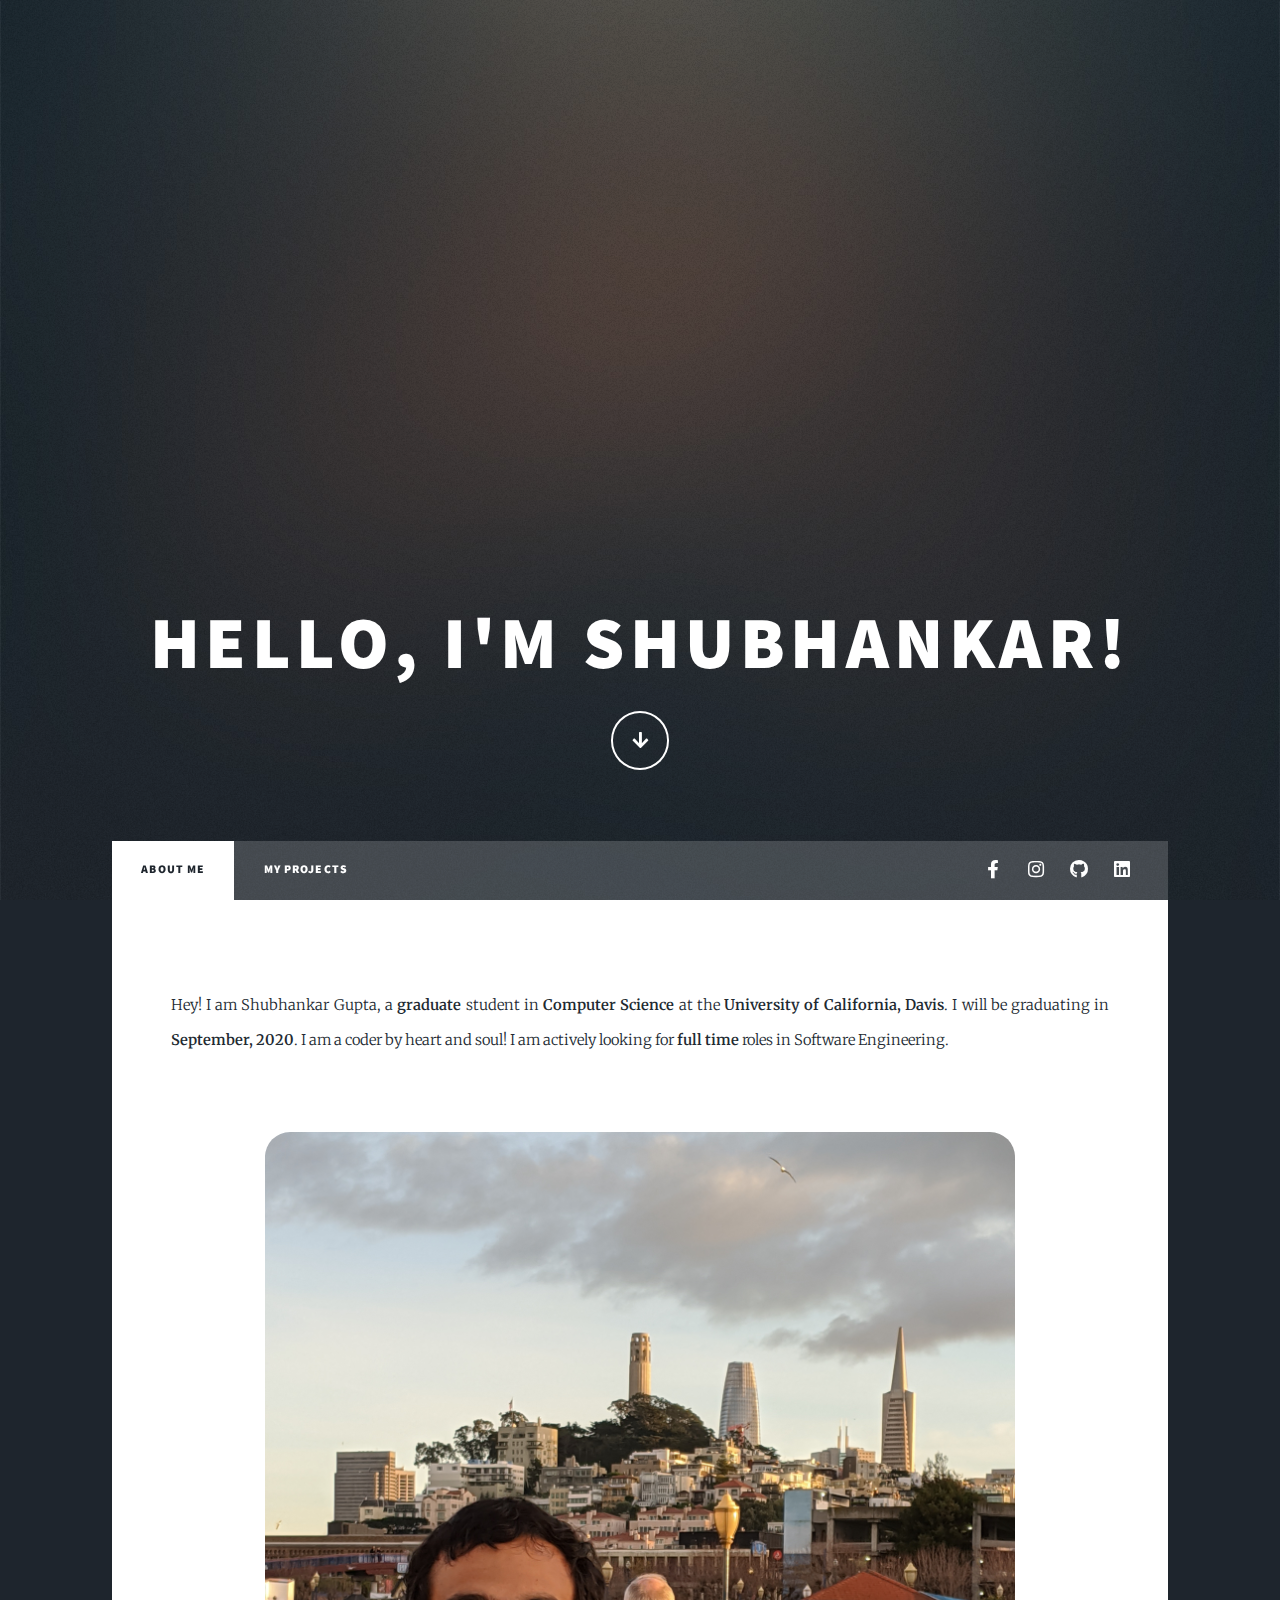
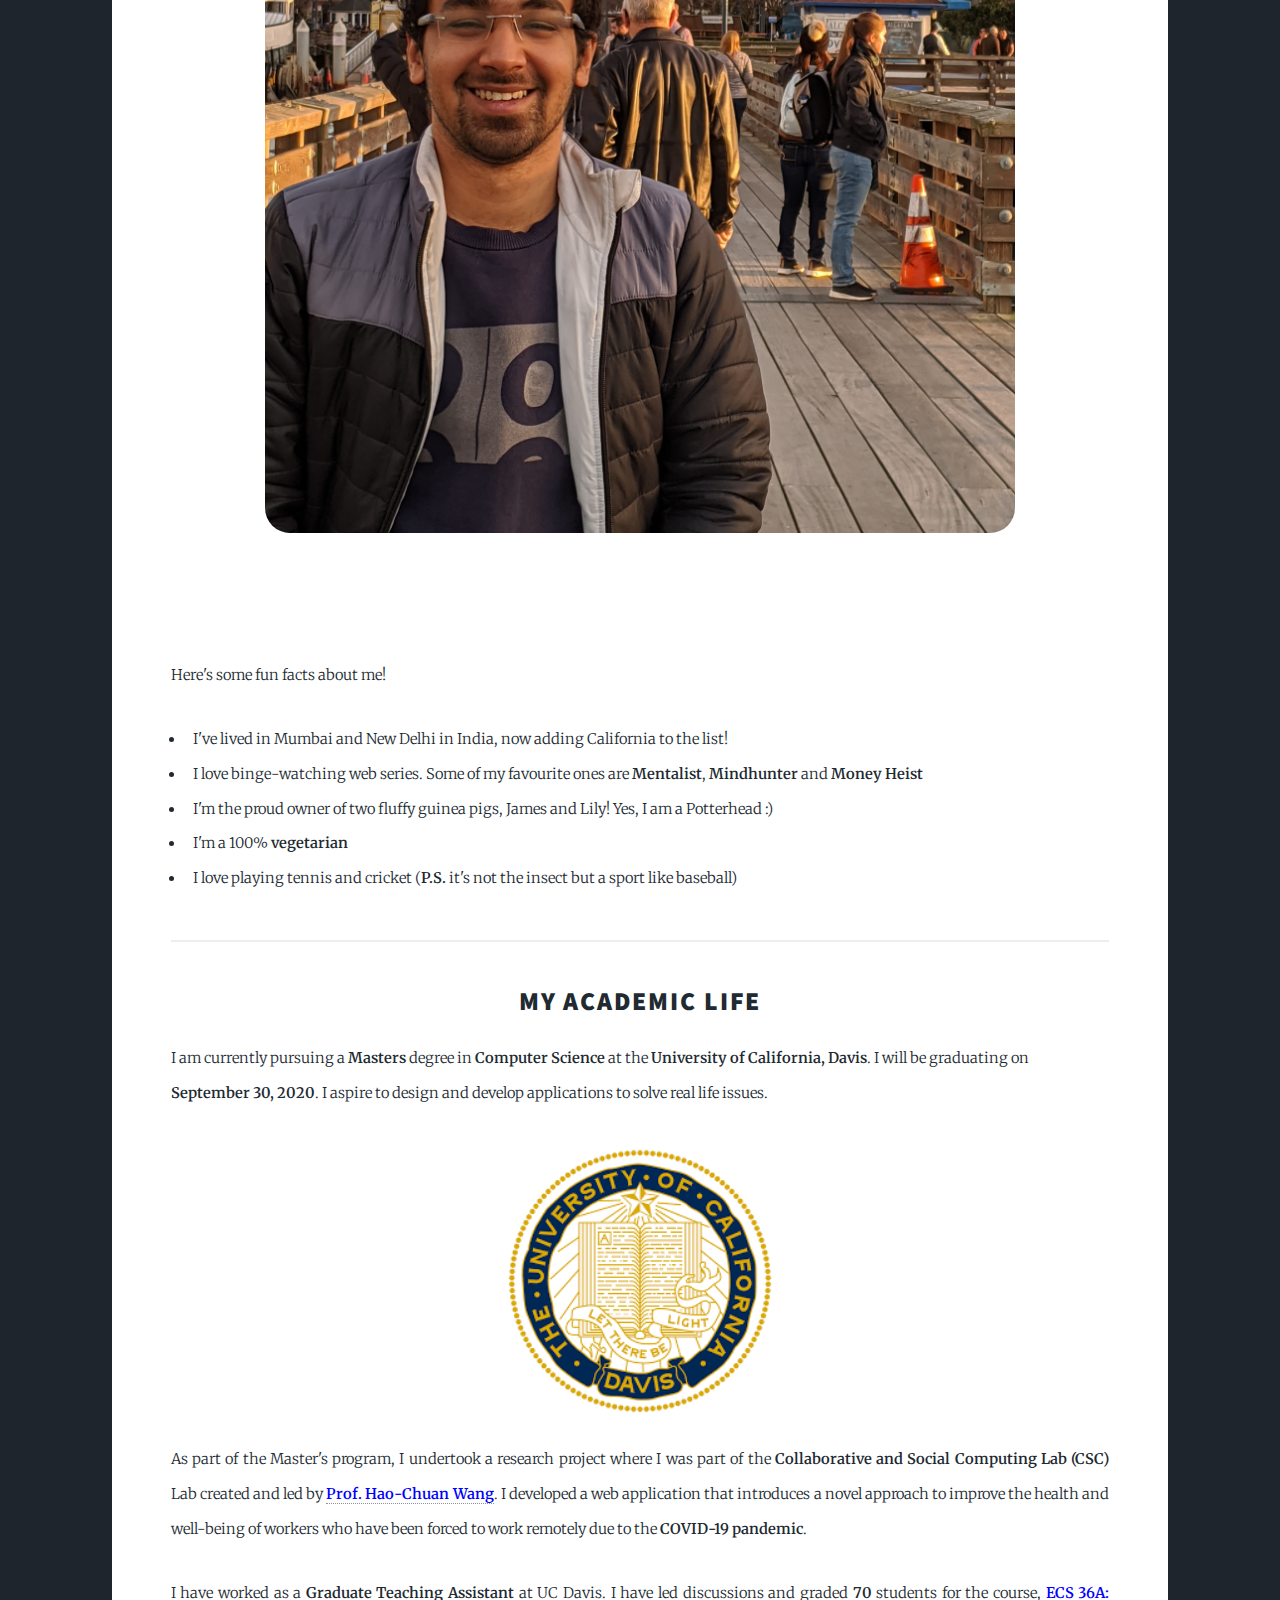
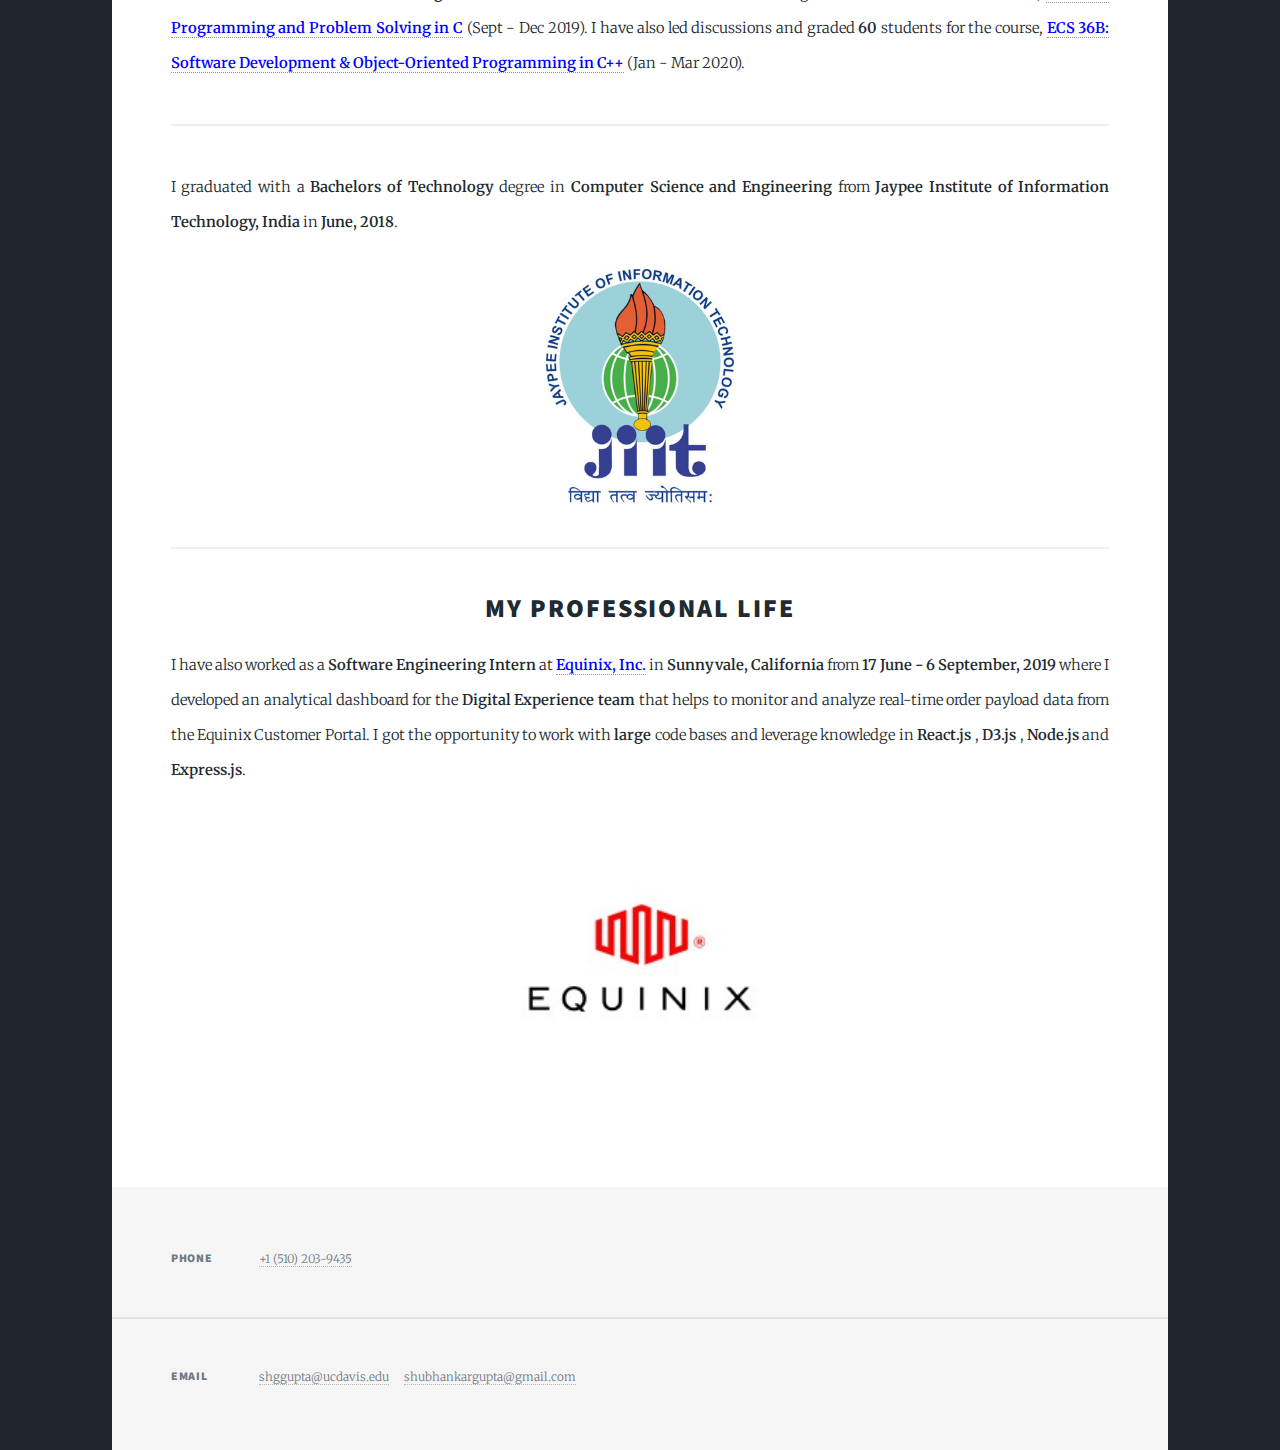
==== index.html @ 17cbdbb8 "Add files via upload" ====
<!DOCTYPE html>
<!--
	Massively by HTML5 UP
	html5up.net | @ajlkn
	Free for personal and commercial use under the CCA 3.0 license (html5up.net/license)
-->
<html>
  <head>
    <title>Generic Page - Massively by HTML5 UP</title>
    <meta charset="utf-8" />
    <meta
      name="viewport"
      content="width=device-width, initial-scale=1, user-scalable=no"
    />
    <link rel="stylesheet" href="assets/css/main.css" />
    <noscript
      ><link rel="stylesheet" href="assets/css/noscript.css"
	/></noscript>
	<style>
		.img-container {
		  text-align: center;
		  margin: 10px auto 20px;
	display: block;
	border-radius: 25px;
		}

		.a {
            text-align: center; 
        }
	  </style>
  </head>
  <body class="is-preload">
    <!-- Wrapper -->
    <div id="wrapper">
	  <!-- Header -->
	  <!-- Intro -->
      <div id="intro">
        <h1>Hello, I'm Shubhankar!</h1>
        <ul class="actions">
          <li>
            <a
              href="#header"
              class="button icon solid solo fa-arrow-down scrolly"
              >Continue</a
            >
          </li>
        </ul>
      </div>

      

      <!-- Nav -->
      <nav id="nav">
        <ul class="links">
			<li class="active"><a href="index.html">About Me</a></li>
			<li ><a href="generic.html">My Projects</a></li>
        </ul>
        <ul class="icons">
			<li>
				<a
				  href="https://www.facebook.com/shubhankargupta96"
				  class="icon brands fa-facebook-f"
				  ><span class="label">Facebook</span></a
				>
			  </li>
			  <li>
				<a
				  href="https://www.instagram.com/shubhankargupta96/?hl=en"
				  class="icon brands fa-instagram"
				  ><span class="label">Instagram</span></a
				>
			  </li>
			  <li>
				<a
				  href="https://github.com/shubhankargupta"
				  class="icon brands fa-github"
				  ><span class="label">GitHub</span></a
				>
			  </li>
			  <li>
				<a
				  href="https://www.linkedin.com/in/shubhankar-gupta-851a54127"
				  class="icon brands fa-linkedin"
				  ><span class="label">LinkedIn</span></a
				>
			  </li>
        </ul>
      </nav>

      <!-- Main -->
      <div id="main">
        <!-- Post -->
        <section class="post">
          <!-- <header class="major">
            <h1>
              This is a<br />
              Generic Page
            </h1>
            <p>
              Aenean ornare velit lacus varius enim ullamcorper proin aliquam<br />
              facilisis ante sed etiam magna interdum congue. Lorem ipsum
              dolor<br />
              amet nullam sed etiam veroeros.
            </p>
		  </header>  -->
		  <p>
			Hey! I am Shubhankar Gupta, a <b>graduate</b> student in
            <b>Computer Science</b> at the
            <b>University of California, Davis</b>. I will be graduating in
			<b>September, 2020</b>. I am a coder by heart and soul! I am actively looking for <b>full time</b> roles in Software Engineering.
			</p>
			<br>
          <div><img src="images/dp.jpg" alt="" width="80%" height="60%" class="img-container"/></div>
		 <br>
		 <p>
			<br>
			<br>
			Here's some fun facts about me!
			<ul>
				<li>I've lived in Mumbai and New Delhi in India, now adding California to the list!</li>
				<li>I love binge-watching web series. Some of my favourite ones are <b>Mentalist</b>, <b>Mindhunter</b> and <b>Money Heist</b></li>
				<li>I'm the proud owner of two fluffy guinea pigs, James and Lily! Yes, I am a Potterhead :)</li>
				<li>I'm a 100% <b>vegetarian</b> </li>
				<li>I love playing tennis and cricket (<b>P.S.</b> it's not the insect but a sport like baseball) </li>
			  </ul>  
		  </p>
		  <hr>
		  <p>
			<h2 class="a"> My Academic Life </h2>
            I am currently pursuing a <b>Masters</b> degree in
            <b>Computer Science</b> at the
            <b>University of California, Davis</b>. I will be graduating on
            <b>September 30, 2020</b>. I aspire to design and develop
            applications to solve real life issues.
		  </p>
		  <div><a href="https://www.ucdavis.edu/majors/computer-science/"><img src="images/davis.png"  alt="" width="30%" height="30%" class="img-container"/></a></div>
          <p>
            As part of the Master's program, I undertook a research project
            where I was part of the
            <b>Collaborative and Social Computing Lab (CSC) </b>
            Lab created and led by
            <b
              ><a href="http://www.haochuanwang.info/" style="color:blue"
                >Prof. Hao-Chuan Wang</a
              ></b
            >. I developed a web application that introduces a novel approach to
            improve the health and well-being of workers who have been
            forced to work remotely due to the <b>COVID-19 pandemic</b>.
		  </p>
		  <p>
			  I have worked as a <b>Graduate Teaching Assistant</b> at UC Davis. I have led discussions and graded <b>70</b> students for the course, <b><a href="https://cs.ucdavis.edu/schedules-classes/ecs-36a-programming-and-problem-solving" style="color:blue">ECS 36A: Programming and Problem Solving in C</a></b> (Sept - Dec 2019).
			  I have also led discussions and graded <b>60</b> students for the course, <b><a href="https://cs.ucdavis.edu/schedules-classes/ecs-036b-software-development-object-oriented-programming-c" style="color:blue">ECS 36B: Software Development & Object-Oriented Programming in C++</a></b> (Jan - Mar 2020).
				 
		  </p>
		  <hr>
		  

          <p>
            I graduated with a <b>Bachelors of Technology</b> degree in
            <b>Computer Science and Engineering</b> from
            <b>Jaypee Institute of Information Technology, India</b> in
            <b> June, 2018</b>.
		  </p>
		  <div><a href="http://www.jiit.ac.in/"><img src="images/jaypee.png"  alt="" width="20%" height="20%" class="img-container"/></a></div>
		   <hr>
		   <h2 class="a"> My Professional Life </h2>
          <p>
            I have also worked as a <b>Software Engineering Intern</b> at
            <b><a href="https://www.equinix.com/" style="color:blue">Equinix, Inc.</a></b> in
            <b>Sunnyvale, California</b> from <b> 17 June -  6 September, 2019</b> where
            I developed an analytical dashboard for the <b>Digital Experience team</b>
            that helps to monitor and analyze real-time order payload data from the Equinix
            Customer Portal. I got the opportunity to work with <b>large</b> code bases and leverage
            knowledge in <b>React.js </b>, <b>D3.js </b>, <b>Node.js</b> and
			<b>Express.js</b>.
			<div><a href="https://www.equinix.com/"><img src="images/equinix.jpeg"  alt="" width="30%" height="30%" class="img-container"/></a></div>
		  
          </p>
          
        </section>
      </div>

      <!-- Footer -->
      <footer id="footer">
        <section class="split contact">
          <section>
            <h3>Phone</h3>
            <p><a href="#">+1 (510) 203-9435</a></p>
          </section>
          <section>
            <h3>Email</h3>
            <p><a href="#">shggupta@ucdavis.edu</a>  &nbsp; &nbsp;                   <a href="#" >shubhankargupta@gmail.com</a></p>
          </section>
          
      </footer>

      <!-- Copyright -->
      
    </div>

    <!-- Scripts -->
    <script src="assets/js/jquery.min.js"></script>
    <script src="assets/js/jquery.scrollex.min.js"></script>
    <script src="assets/js/jquery.scrolly.min.js"></script>
    <script src="assets/js/browser.min.js"></script>
    <script src="assets/js/breakpoints.min.js"></script>
    <script src="assets/js/util.js"></script>
    <script src="assets/js/main.js"></script>
  </body>
</html>
---- assets/css/main.css ----
@import url(fontawesome-all.min.css);
@import url("https://fonts.googleapis.com/css?family=Merriweather:300,700,300italic,700italic|Source+Sans+Pro:900");

html,
body,
div,
span,
applet,
object,
iframe,
h1,
h2,
h3,
h4,
h5,
h6,
p,
blockquote,
pre,
a,
abbr,
acronym,
address,
big,
cite,
code,
del,
dfn,
em,
img,
ins,
kbd,
q,
s,
samp,
small,
strike,
strong,
sub,
sup,
tt,
var,
b,
u,
i,
center,
dl,
dt,
dd,
ol,
ul,
li,
fieldset,
form,
label,
legend,
table,
caption,
tbody,
tfoot,
thead,
tr,
th,
td,
article,
aside,
canvas,
details,
embed,
figure,
figcaption,
footer,
header,
hgroup,
menu,
nav,
output,
ruby,
section,
summary,
time,
mark,
audio,
video {
  margin: 0;
  padding: 0;
  border: 0;
  font-size: 100%;
  font: inherit;
  vertical-align: baseline;
}

article,
aside,
details,
figcaption,
figure,
footer,
header,
hgroup,
menu,
nav,
section {
  display: block;
}

body {
  line-height: 1;
}

ol,
ul {
  list-style: none;
}

blockquote,
q {
  quotes: none;
}

blockquote:before,
blockquote:after,
q:before,
q:after {
  content: "";
  content: none;
}

table {
  border-collapse: collapse;
  border-spacing: 0;
}

body {
  -webkit-text-size-adjust: none;
}

mark {
  background-color: transparent;
  color: inherit;
}

input::-moz-focus-inner {
  border: 0;
  padding: 0;
}

input,
select,
textarea {
  -moz-appearance: none;
  -webkit-appearance: none;
  -ms-appearance: none;
  appearance: none;
}

/* Basic */

@-ms-viewport {
  width: device-width;
}

body {
  -ms-overflow-style: scrollbar;
}

@media screen and (max-width: 480px) {
  html,
  body {
    min-width: 320px;
  }
}

html {
  box-sizing: border-box;
}

*,
*:before,
*:after {
  box-sizing: inherit;
}

body {
  background-color: #1e252d;
}

body.is-preload *,
body.is-preload *:before,
body.is-preload *:after {
  -moz-animation: none !important;
  -webkit-animation: none !important;
  -ms-animation: none !important;
  animation: none !important;
  -moz-transition: none !important;
  -webkit-transition: none !important;
  -ms-transition: none !important;
  transition: none !important;
}

/* Type */

html {
  font-size: 16pt;
}

@media screen and (max-width: 1680px) {
  html {
    font-size: 12pt;
  }
}

@media screen and (max-width: 1280px) {
  html {
    font-size: 11pt;
  }
}

@media screen and (max-width: 360px) {
  html {
    font-size: 10pt;
  }
}

body {
  color: #212931;
}

body,
input,
select,
textarea {
  font-family: "Merriweather", Georgia, serif;
  font-weight: 300;
  font-size: 1rem;
  line-height: 2.375;
}

a {
  -moz-transition: color 0.2s ease-in-out, background-color 0.2s ease-in-out,
    border-color 0.2s ease-in-out, box-shadow 0.2s ease-in-out;
  -webkit-transition: color 0.2s ease-in-out, background-color 0.2s ease-in-out,
    border-color 0.2s ease-in-out, box-shadow 0.2s ease-in-out;
  -ms-transition: color 0.2s ease-in-out, background-color 0.2s ease-in-out,
    border-color 0.2s ease-in-out, box-shadow 0.2s ease-in-out;
  transition: color 0.2s ease-in-out, background-color 0.2s ease-in-out,
    border-color 0.2s ease-in-out, box-shadow 0.2s ease-in-out;
  border-bottom: dotted 1px;
  text-decoration: none;
}

a:hover {
  border-bottom-color: transparent;
}

strong,
b {
  font-weight: 600;
}

em,
i {
  font-style: italic;
}

p {
  text-align: justify;
  margin: 0 0 2rem 0;
}

h1,
h2,
h3,
h4,
h5,
h6 {
  font-family: "Source Sans Pro", Helvetica, sans-serif;
  font-weight: 900;
  line-height: 1.5;
  letter-spacing: 0.075em;
  text-transform: uppercase;
  margin: 0 0 1rem 0;
}

h1 a,
h2 a,
h3 a,
h4 a,
h5 a,
h6 a {
  border-bottom: 0;
  color: inherit;
  text-decoration: none;
}

h1 {
  font-size: 4rem;
  line-height: 1.1;
  margin: 0 0 2rem 0;
}

h2 {
  font-size: 1.75rem;
  line-height: 1.3;
  margin: 0 0 1.5rem 0;
}

h3 {
  font-size: 1.25rem;
  margin: 0 0 1.5rem 0;
}

h4 {
  font-size: 1rem;
}

h5 {
  font-size: 0.9rem;
}

h6 {
  font-size: 0.8rem;
}

sub {
  font-size: 0.8rem;
  position: relative;
  top: 0.5rem;
}

sup {
  font-size: 0.8rem;
  position: relative;
  top: -0.5rem;
}

blockquote {
  border-left: solid 4px;
  font-style: italic;
  margin: 0 0 2rem 0;
  padding: 0.5rem 0 0.5rem 2rem;
}

code {
  border: solid 2px;
  font-family: "Courier New", monospace;
  font-size: 0.9rem;
  margin: 0 0.25rem;
  padding: 0.25rem 0.65rem;
}

pre {
  -webkit-overflow-scrolling: touch;
  font-family: "Courier New", monospace;
  font-size: 0.9rem;
  margin: 0 0 2rem 0;
}

pre code {
  display: block;
  line-height: 1.75;
  padding: 1rem 1.5rem;
  overflow-x: auto;
}

hr {
  border: 0;
  border-bottom: solid 2px;
  margin: 3rem 0;
}

hr.major {
  margin: 5rem 0;
}

.align-left {
  text-align: left;
}

.align-center {
  text-align: center;
}

.align-right {
  text-align: right;
}

input,
select,
textarea {
  color: #212931;
}

a {
  color: #212931;
  border-bottom-color: rgba(33, 41, 49, 0.5);
}

a:hover {
  border-bottom-color: transparent;
  color: #18bfef !important;
}

strong,
b {
  color: #212931;
}

h1,
h2,
h3,
h4,
h5,
h6 {
  color: #212931;
}

blockquote {
  border-left-color: #eeeeee;
}

code {
  background: rgba(220, 220, 220, 0.25);
  border-color: #eeeeee;
}

hr {
  border-bottom-color: #eeeeee;
}

/* Row */

.row {
  display: flex;
  flex-wrap: wrap;
  box-sizing: border-box;
  align-items: stretch;
}

.row > * {
  box-sizing: border-box;
}

.row.gtr-uniform > * > :last-child {
  margin-bottom: 0;
}

.row.aln-left {
  justify-content: flex-start;
}

.row.aln-center {
  justify-content: center;
}

.row.aln-right {
  justify-content: flex-end;
}

.row.aln-top {
  align-items: flex-start;
}

.row.aln-middle {
  align-items: center;
}

.row.aln-bottom {
  align-items: flex-end;
}

.row > .imp {
  order: -1;
}

.row > .col-1 {
  width: 8.33333%;
}

.row > .off-1 {
  margin-left: 8.33333%;
}

.row > .col-2 {
  width: 16.66667%;
}

.row > .off-2 {
  margin-left: 16.66667%;
}

.row > .col-3 {
  width: 25%;
}

.row > .off-3 {
  margin-left: 25%;
}

.row > .col-4 {
  width: 33.33333%;
}

.row > .off-4 {
  margin-left: 33.33333%;
}

.row > .col-5 {
  width: 41.66667%;
}

.row > .off-5 {
  margin-left: 41.66667%;
}

.row > .col-6 {
  width: 50%;
}

.row > .off-6 {
  margin-left: 50%;
}

.row > .col-7 {
  width: 58.33333%;
}

.row > .off-7 {
  margin-left: 58.33333%;
}

.row > .col-8 {
  width: 66.66667%;
}

.row > .off-8 {
  margin-left: 66.66667%;
}

.row > .col-9 {
  width: 75%;
}

.row > .off-9 {
  margin-left: 75%;
}

.row > .col-10 {
  width: 83.33333%;
}

.row > .off-10 {
  margin-left: 83.33333%;
}

.row > .col-11 {
  width: 91.66667%;
}

.row > .off-11 {
  margin-left: 91.66667%;
}

.row > .col-12 {
  width: 100%;
}

.row > .off-12 {
  margin-left: 100%;
}

.row.gtr-0 {
  margin-top: 0;
  margin-left: 0rem;
}

.row.gtr-0 > * {
  padding: 0 0 0 0rem;
}

.row.gtr-0.gtr-uniform {
  margin-top: 0rem;
}

.row.gtr-0.gtr-uniform > * {
  padding-top: 0rem;
}

.row.gtr-25 {
  margin-top: 0;
  margin-left: -0.375rem;
}

.row.gtr-25 > * {
  padding: 0 0 0 0.375rem;
}

.row.gtr-25.gtr-uniform {
  margin-top: -0.375rem;
}

.row.gtr-25.gtr-uniform > * {
  padding-top: 0.375rem;
}

.row.gtr-50 {
  margin-top: 0;
  margin-left: -0.75rem;
}

.row.gtr-50 > * {
  padding: 0 0 0 0.75rem;
}

.row.gtr-50.gtr-uniform {
  margin-top: -0.75rem;
}

.row.gtr-50.gtr-uniform > * {
  padding-top: 0.75rem;
}

.row {
  margin-top: 0;
  margin-left: -1.5rem;
}

.row > * {
  padding: 0 0 0 1.5rem;
}

.row.gtr-uniform {
  margin-top: -1.5rem;
}

.row.gtr-uniform > * {
  padding-top: 1.5rem;
}

.row.gtr-150 {
  margin-top: 0;
  margin-left: -2.25rem;
}

.row.gtr-150 > * {
  padding: 0 0 0 2.25rem;
}

.row.gtr-150.gtr-uniform {
  margin-top: -2.25rem;
}

.row.gtr-150.gtr-uniform > * {
  padding-top: 2.25rem;
}

.row.gtr-200 {
  margin-top: 0;
  margin-left: -3rem;
}

.row.gtr-200 > * {
  padding: 0 0 0 3rem;
}

.row.gtr-200.gtr-uniform {
  margin-top: -3rem;
}

.row.gtr-200.gtr-uniform > * {
  padding-top: 3rem;
}

@media screen and (max-width: 1680px) {
  .row {
    display: flex;
    flex-wrap: wrap;
    box-sizing: border-box;
    align-items: stretch;
  }

  .row > * {
    box-sizing: border-box;
  }

  .row.gtr-uniform > * > :last-child {
    margin-bottom: 0;
  }

  .row.aln-left {
    justify-content: flex-start;
  }

  .row.aln-center {
    justify-content: center;
  }

  .row.aln-right {
    justify-content: flex-end;
  }

  .row.aln-top {
    align-items: flex-start;
  }

  .row.aln-middle {
    align-items: center;
  }

  .row.aln-bottom {
    align-items: flex-end;
  }

  .row > .imp-xlarge {
    order: -1;
  }

  .row > .col-1-xlarge {
    width: 8.33333%;
  }

  .row > .off-1-xlarge {
    margin-left: 8.33333%;
  }

  .row > .col-2-xlarge {
    width: 16.66667%;
  }

  .row > .off-2-xlarge {
    margin-left: 16.66667%;
  }

  .row > .col-3-xlarge {
    width: 25%;
  }

  .row > .off-3-xlarge {
    margin-left: 25%;
  }

  .row > .col-4-xlarge {
    width: 33.33333%;
  }

  .row > .off-4-xlarge {
    margin-left: 33.33333%;
  }

  .row > .col-5-xlarge {
    width: 41.66667%;
  }

  .row > .off-5-xlarge {
    margin-left: 41.66667%;
  }

  .row > .col-6-xlarge {
    width: 50%;
  }

  .row > .off-6-xlarge {
    margin-left: 50%;
  }

  .row > .col-7-xlarge {
    width: 58.33333%;
  }

  .row > .off-7-xlarge {
    margin-left: 58.33333%;
  }

  .row > .col-8-xlarge {
    width: 66.66667%;
  }

  .row > .off-8-xlarge {
    margin-left: 66.66667%;
  }

  .row > .col-9-xlarge {
    width: 75%;
  }

  .row > .off-9-xlarge {
    margin-left: 75%;
  }

  .row > .col-10-xlarge {
    width: 83.33333%;
  }

  .row > .off-10-xlarge {
    margin-left: 83.33333%;
  }

  .row > .col-11-xlarge {
    width: 91.66667%;
  }

  .row > .off-11-xlarge {
    margin-left: 91.66667%;
  }

  .row > .col-12-xlarge {
    width: 100%;
  }

  .row > .off-12-xlarge {
    margin-left: 100%;
  }

  .row.gtr-0 {
    margin-top: 0;
    margin-left: 0rem;
  }

  .row.gtr-0 > * {
    padding: 0 0 0 0rem;
  }

  .row.gtr-0.gtr-uniform {
    margin-top: 0rem;
  }

  .row.gtr-0.gtr-uniform > * {
    padding-top: 0rem;
  }

  .row.gtr-25 {
    margin-top: 0;
    margin-left: -0.375rem;
  }

  .row.gtr-25 > * {
    padding: 0 0 0 0.375rem;
  }

  .row.gtr-25.gtr-uniform {
    margin-top: -0.375rem;
  }

  .row.gtr-25.gtr-uniform > * {
    padding-top: 0.375rem;
  }

  .row.gtr-50 {
    margin-top: 0;
    margin-left: -0.75rem;
  }

  .row.gtr-50 > * {
    padding: 0 0 0 0.75rem;
  }

  .row.gtr-50.gtr-uniform {
    margin-top: -0.75rem;
  }

  .row.gtr-50.gtr-uniform > * {
    padding-top: 0.75rem;
  }

  .row {
    margin-top: 0;
    margin-left: -1.5rem;
  }

  .row > * {
    padding: 0 0 0 1.5rem;
  }

  .row.gtr-uniform {
    margin-top: -1.5rem;
  }

  .row.gtr-uniform > * {
    padding-top: 1.5rem;
  }

  .row.gtr-150 {
    margin-top: 0;
    margin-left: -2.25rem;
  }

  .row.gtr-150 > * {
    padding: 0 0 0 2.25rem;
  }

  .row.gtr-150.gtr-uniform {
    margin-top: -2.25rem;
  }

  .row.gtr-150.gtr-uniform > * {
    padding-top: 2.25rem;
  }

  .row.gtr-200 {
    margin-top: 0;
    margin-left: -3rem;
  }

  .row.gtr-200 > * {
    padding: 0 0 0 3rem;
  }

  .row.gtr-200.gtr-uniform {
    margin-top: -3rem;
  }

  .row.gtr-200.gtr-uniform > * {
    padding-top: 3rem;
  }
}

@media screen and (max-width: 1280px) {
  .row {
    display: flex;
    flex-wrap: wrap;
    box-sizing: border-box;
    align-items: stretch;
  }

  .row > * {
    box-sizing: border-box;
  }

  .row.gtr-uniform > * > :last-child {
    margin-bottom: 0;
  }

  .row.aln-left {
    justify-content: flex-start;
  }

  .row.aln-center {
    justify-content: center;
  }

  .row.aln-right {
    justify-content: flex-end;
  }

  .row.aln-top {
    align-items: flex-start;
  }

  .row.aln-middle {
    align-items: center;
  }

  .row.aln-bottom {
    align-items: flex-end;
  }

  .row > .imp-large {
    order: -1;
  }

  .row > .col-1-large {
    width: 8.33333%;
  }

  .row > .off-1-large {
    margin-left: 8.33333%;
  }

  .row > .col-2-large {
    width: 16.66667%;
  }

  .row > .off-2-large {
    margin-left: 16.66667%;
  }

  .row > .col-3-large {
    width: 25%;
  }

  .row > .off-3-large {
    margin-left: 25%;
  }

  .row > .col-4-large {
    width: 33.33333%;
  }

  .row > .off-4-large {
    margin-left: 33.33333%;
  }

  .row > .col-5-large {
    width: 41.66667%;
  }

  .row > .off-5-large {
    margin-left: 41.66667%;
  }

  .row > .col-6-large {
    width: 50%;
  }

  .row > .off-6-large {
    margin-left: 50%;
  }

  .row > .col-7-large {
    width: 58.33333%;
  }

  .row > .off-7-large {
    margin-left: 58.33333%;
  }

  .row > .col-8-large {
    width: 66.66667%;
  }

  .row > .off-8-large {
    margin-left: 66.66667%;
  }

  .row > .col-9-large {
    width: 75%;
  }

  .row > .off-9-large {
    margin-left: 75%;
  }

  .row > .col-10-large {
    width: 83.33333%;
  }

  .row > .off-10-large {
    margin-left: 83.33333%;
  }

  .row > .col-11-large {
    width: 91.66667%;
  }

  .row > .off-11-large {
    margin-left: 91.66667%;
  }

  .row > .col-12-large {
    width: 100%;
  }

  .row > .off-12-large {
    margin-left: 100%;
  }

  .row.gtr-0 {
    margin-top: 0;
    margin-left: 0rem;
  }

  .row.gtr-0 > * {
    padding: 0 0 0 0rem;
  }

  .row.gtr-0.gtr-uniform {
    margin-top: 0rem;
  }

  .row.gtr-0.gtr-uniform > * {
    padding-top: 0rem;
  }

  .row.gtr-25 {
    margin-top: 0;
    margin-left: -0.375rem;
  }

  .row.gtr-25 > * {
    padding: 0 0 0 0.375rem;
  }

  .row.gtr-25.gtr-uniform {
    margin-top: -0.375rem;
  }

  .row.gtr-25.gtr-uniform > * {
    padding-top: 0.375rem;
  }

  .row.gtr-50 {
    margin-top: 0;
    margin-left: -0.75rem;
  }

  .row.gtr-50 > * {
    padding: 0 0 0 0.75rem;
  }

  .row.gtr-50.gtr-uniform {
    margin-top: -0.75rem;
  }

  .row.gtr-50.gtr-uniform > * {
    padding-top: 0.75rem;
  }

  .row {
    margin-top: 0;
    margin-left: -1.5rem;
  }

  .row > * {
    padding: 0 0 0 1.5rem;
  }

  .row.gtr-uniform {
    margin-top: -1.5rem;
  }

  .row.gtr-uniform > * {
    padding-top: 1.5rem;
  }

  .row.gtr-150 {
    margin-top: 0;
    margin-left: -2.25rem;
  }

  .row.gtr-150 > * {
    padding: 0 0 0 2.25rem;
  }

  .row.gtr-150.gtr-uniform {
    margin-top: -2.25rem;
  }

  .row.gtr-150.gtr-uniform > * {
    padding-top: 2.25rem;
  }

  .row.gtr-200 {
    margin-top: 0;
    margin-left: -3rem;
  }

  .row.gtr-200 > * {
    padding: 0 0 0 3rem;
  }

  .row.gtr-200.gtr-uniform {
    margin-top: -3rem;
  }

  .row.gtr-200.gtr-uniform > * {
    padding-top: 3rem;
  }
}

@media screen and (max-width: 980px) {
  .row {
    display: flex;
    flex-wrap: wrap;
    box-sizing: border-box;
    align-items: stretch;
  }

  .row > * {
    box-sizing: border-box;
  }

  .row.gtr-uniform > * > :last-child {
    margin-bottom: 0;
  }

  .row.aln-left {
    justify-content: flex-start;
  }

  .row.aln-center {
    justify-content: center;
  }

  .row.aln-right {
    justify-content: flex-end;
  }

  .row.aln-top {
    align-items: flex-start;
  }

  .row.aln-middle {
    align-items: center;
  }

  .row.aln-bottom {
    align-items: flex-end;
  }

  .row > .imp-medium {
    order: -1;
  }

  .row > .col-1-medium {
    width: 8.33333%;
  }

  .row > .off-1-medium {
    margin-left: 8.33333%;
  }

  .row > .col-2-medium {
    width: 16.66667%;
  }

  .row > .off-2-medium {
    margin-left: 16.66667%;
  }

  .row > .col-3-medium {
    width: 25%;
  }

  .row > .off-3-medium {
    margin-left: 25%;
  }

  .row > .col-4-medium {
    width: 33.33333%;
  }

  .row > .off-4-medium {
    margin-left: 33.33333%;
  }

  .row > .col-5-medium {
    width: 41.66667%;
  }

  .row > .off-5-medium {
    margin-left: 41.66667%;
  }

  .row > .col-6-medium {
    width: 50%;
  }

  .row > .off-6-medium {
    margin-left: 50%;
  }

  .row > .col-7-medium {
    width: 58.33333%;
  }

  .row > .off-7-medium {
    margin-left: 58.33333%;
  }

  .row > .col-8-medium {
    width: 66.66667%;
  }

  .row > .off-8-medium {
    margin-left: 66.66667%;
  }

  .row > .col-9-medium {
    width: 75%;
  }

  .row > .off-9-medium {
    margin-left: 75%;
  }

  .row > .col-10-medium {
    width: 83.33333%;
  }

  .row > .off-10-medium {
    margin-left: 83.33333%;
  }

  .row > .col-11-medium {
    width: 91.66667%;
  }

  .row > .off-11-medium {
    margin-left: 91.66667%;
  }

  .row > .col-12-medium {
    width: 100%;
  }

  .row > .off-12-medium {
    margin-left: 100%;
  }

  .row.gtr-0 {
    margin-top: 0;
    margin-left: 0rem;
  }

  .row.gtr-0 > * {
    padding: 0 0 0 0rem;
  }

  .row.gtr-0.gtr-uniform {
    margin-top: 0rem;
  }

  .row.gtr-0.gtr-uniform > * {
    padding-top: 0rem;
  }

  .row.gtr-25 {
    margin-top: 0;
    margin-left: -0.375rem;
  }

  .row.gtr-25 > * {
    padding: 0 0 0 0.375rem;
  }

  .row.gtr-25.gtr-uniform {
    margin-top: -0.375rem;
  }

  .row.gtr-25.gtr-uniform > * {
    padding-top: 0.375rem;
  }

  .row.gtr-50 {
    margin-top: 0;
    margin-left: -0.75rem;
  }

  .row.gtr-50 > * {
    padding: 0 0 0 0.75rem;
  }

  .row.gtr-50.gtr-uniform {
    margin-top: -0.75rem;
  }

  .row.gtr-50.gtr-uniform > * {
    padding-top: 0.75rem;
  }

  .row {
    margin-top: 0;
    margin-left: -1.5rem;
  }

  .row > * {
    padding: 0 0 0 1.5rem;
  }

  .row.gtr-uniform {
    margin-top: -1.5rem;
  }

  .row.gtr-uniform > * {
    padding-top: 1.5rem;
  }

  .row.gtr-150 {
    margin-top: 0;
    margin-left: -2.25rem;
  }

  .row.gtr-150 > * {
    padding: 0 0 0 2.25rem;
  }

  .row.gtr-150.gtr-uniform {
    margin-top: -2.25rem;
  }

  .row.gtr-150.gtr-uniform > * {
    padding-top: 2.25rem;
  }

  .row.gtr-200 {
    margin-top: 0;
    margin-left: -3rem;
  }

  .row.gtr-200 > * {
    padding: 0 0 0 3rem;
  }

  .row.gtr-200.gtr-uniform {
    margin-top: -3rem;
  }

  .row.gtr-200.gtr-uniform > * {
    padding-top: 3rem;
  }
}

@media screen and (max-width: 736px) {
  .row {
    display: flex;
    flex-wrap: wrap;
    box-sizing: border-box;
    align-items: stretch;
  }

  .row > * {
    box-sizing: border-box;
  }

  .row.gtr-uniform > * > :last-child {
    margin-bottom: 0;
  }

  .row.aln-left {
    justify-content: flex-start;
  }

  .row.aln-center {
    justify-content: center;
  }

  .row.aln-right {
    justify-content: flex-end;
  }

  .row.aln-top {
    align-items: flex-start;
  }

  .row.aln-middle {
    align-items: center;
  }

  .row.aln-bottom {
    align-items: flex-end;
  }

  .row > .imp-small {
    order: -1;
  }

  .row > .col-1-small {
    width: 8.33333%;
  }

  .row > .off-1-small {
    margin-left: 8.33333%;
  }

  .row > .col-2-small {
    width: 16.66667%;
  }

  .row > .off-2-small {
    margin-left: 16.66667%;
  }

  .row > .col-3-small {
    width: 25%;
  }

  .row > .off-3-small {
    margin-left: 25%;
  }

  .row > .col-4-small {
    width: 33.33333%;
  }

  .row > .off-4-small {
    margin-left: 33.33333%;
  }

  .row > .col-5-small {
    width: 41.66667%;
  }

  .row > .off-5-small {
    margin-left: 41.66667%;
  }

  .row > .col-6-small {
    width: 50%;
  }

  .row > .off-6-small {
    margin-left: 50%;
  }

  .row > .col-7-small {
    width: 58.33333%;
  }

  .row > .off-7-small {
    margin-left: 58.33333%;
  }

  .row > .col-8-small {
    width: 66.66667%;
  }

  .row > .off-8-small {
    margin-left: 66.66667%;
  }

  .row > .col-9-small {
    width: 75%;
  }

  .row > .off-9-small {
    margin-left: 75%;
  }

  .row > .col-10-small {
    width: 83.33333%;
  }

  .row > .off-10-small {
    margin-left: 83.33333%;
  }

  .row > .col-11-small {
    width: 91.66667%;
  }

  .row > .off-11-small {
    margin-left: 91.66667%;
  }

  .row > .col-12-small {
    width: 100%;
  }

  .row > .off-12-small {
    margin-left: 100%;
  }

  .row.gtr-0 {
    margin-top: 0;
    margin-left: 0rem;
  }

  .row.gtr-0 > * {
    padding: 0 0 0 0rem;
  }

  .row.gtr-0.gtr-uniform {
    margin-top: 0rem;
  }

  .row.gtr-0.gtr-uniform > * {
    padding-top: 0rem;
  }

  .row.gtr-25 {
    margin-top: 0;
    margin-left: -0.375rem;
  }

  .row.gtr-25 > * {
    padding: 0 0 0 0.375rem;
  }

  .row.gtr-25.gtr-uniform {
    margin-top: -0.375rem;
  }

  .row.gtr-25.gtr-uniform > * {
    padding-top: 0.375rem;
  }

  .row.gtr-50 {
    margin-top: 0;
    margin-left: -0.75rem;
  }

  .row.gtr-50 > * {
    padding: 0 0 0 0.75rem;
  }

  .row.gtr-50.gtr-uniform {
    margin-top: -0.75rem;
  }

  .row.gtr-50.gtr-uniform > * {
    padding-top: 0.75rem;
  }

  .row {
    margin-top: 0;
    margin-left: -1.5rem;
  }

  .row > * {
    padding: 0 0 0 1.5rem;
  }

  .row.gtr-uniform {
    margin-top: -1.5rem;
  }

  .row.gtr-uniform > * {
    padding-top: 1.5rem;
  }

  .row.gtr-150 {
    margin-top: 0;
    margin-left: -2.25rem;
  }

  .row.gtr-150 > * {
    padding: 0 0 0 2.25rem;
  }

  .row.gtr-150.gtr-uniform {
    margin-top: -2.25rem;
  }

  .row.gtr-150.gtr-uniform > * {
    padding-top: 2.25rem;
  }

  .row.gtr-200 {
    margin-top: 0;
    margin-left: -3rem;
  }

  .row.gtr-200 > * {
    padding: 0 0 0 3rem;
  }

  .row.gtr-200.gtr-uniform {
    margin-top: -3rem;
  }

  .row.gtr-200.gtr-uniform > * {
    padding-top: 3rem;
  }
}

@media screen and (max-width: 480px) {
  .row {
    display: flex;
    flex-wrap: wrap;
    box-sizing: border-box;
    align-items: stretch;
  }

  .row > * {
    box-sizing: border-box;
  }

  .row.gtr-uniform > * > :last-child {
    margin-bottom: 0;
  }

  .row.aln-left {
    justify-content: flex-start;
  }

  .row.aln-center {
    justify-content: center;
  }

  .row.aln-right {
    justify-content: flex-end;
  }

  .row.aln-top {
    align-items: flex-start;
  }

  .row.aln-middle {
    align-items: center;
  }

  .row.aln-bottom {
    align-items: flex-end;
  }

  .row > .imp-xsmall {
    order: -1;
  }

  .row > .col-1-xsmall {
    width: 8.33333%;
  }

  .row > .off-1-xsmall {
    margin-left: 8.33333%;
  }

  .row > .col-2-xsmall {
    width: 16.66667%;
  }

  .row > .off-2-xsmall {
    margin-left: 16.66667%;
  }

  .row > .col-3-xsmall {
    width: 25%;
  }

  .row > .off-3-xsmall {
    margin-left: 25%;
  }

  .row > .col-4-xsmall {
    width: 33.33333%;
  }

  .row > .off-4-xsmall {
    margin-left: 33.33333%;
  }

  .row > .col-5-xsmall {
    width: 41.66667%;
  }

  .row > .off-5-xsmall {
    margin-left: 41.66667%;
  }

  .row > .col-6-xsmall {
    width: 50%;
  }

  .row > .off-6-xsmall {
    margin-left: 50%;
  }

  .row > .col-7-xsmall {
    width: 58.33333%;
  }

  .row > .off-7-xsmall {
    margin-left: 58.33333%;
  }

  .row > .col-8-xsmall {
    width: 66.66667%;
  }

  .row > .off-8-xsmall {
    margin-left: 66.66667%;
  }

  .row > .col-9-xsmall {
    width: 75%;
  }

  .row > .off-9-xsmall {
    margin-left: 75%;
  }

  .row > .col-10-xsmall {
    width: 83.33333%;
  }

  .row > .off-10-xsmall {
    margin-left: 83.33333%;
  }

  .row > .col-11-xsmall {
    width: 91.66667%;
  }

  .row > .off-11-xsmall {
    margin-left: 91.66667%;
  }

  .row > .col-12-xsmall {
    width: 100%;
  }

  .row > .off-12-xsmall {
    margin-left: 100%;
  }

  .row.gtr-0 {
    margin-top: 0;
    margin-left: 0rem;
  }

  .row.gtr-0 > * {
    padding: 0 0 0 0rem;
  }

  .row.gtr-0.gtr-uniform {
    margin-top: 0rem;
  }

  .row.gtr-0.gtr-uniform > * {
    padding-top: 0rem;
  }

  .row.gtr-25 {
    margin-top: 0;
    margin-left: -0.375rem;
  }

  .row.gtr-25 > * {
    padding: 0 0 0 0.375rem;
  }

  .row.gtr-25.gtr-uniform {
    margin-top: -0.375rem;
  }

  .row.gtr-25.gtr-uniform > * {
    padding-top: 0.375rem;
  }

  .row.gtr-50 {
    margin-top: 0;
    margin-left: -0.75rem;
  }

  .row.gtr-50 > * {
    padding: 0 0 0 0.75rem;
  }

  .row.gtr-50.gtr-uniform {
    margin-top: -0.75rem;
  }

  .row.gtr-50.gtr-uniform > * {
    padding-top: 0.75rem;
  }

  .row {
    margin-top: 0;
    margin-left: -1.5rem;
  }

  .row > * {
    padding: 0 0 0 1.5rem;
  }

  .row.gtr-uniform {
    margin-top: -1.5rem;
  }

  .row.gtr-uniform > * {
    padding-top: 1.5rem;
  }

  .row.gtr-150 {
    margin-top: 0;
    margin-left: -2.25rem;
  }

  .row.gtr-150 > * {
    padding: 0 0 0 2.25rem;
  }

  .row.gtr-150.gtr-uniform {
    margin-top: -2.25rem;
  }

  .row.gtr-150.gtr-uniform > * {
    padding-top: 2.25rem;
  }

  .row.gtr-200 {
    margin-top: 0;
    margin-left: -3rem;
  }

  .row.gtr-200 > * {
    padding: 0 0 0 3rem;
  }

  .row.gtr-200.gtr-uniform {
    margin-top: -3rem;
  }

  .row.gtr-200.gtr-uniform > * {
    padding-top: 3rem;
  }
}

@media screen and (max-width: 360px) {
  .row {
    display: flex;
    flex-wrap: wrap;
    box-sizing: border-box;
    align-items: stretch;
  }

  .row > * {
    box-sizing: border-box;
  }

  .row.gtr-uniform > * > :last-child {
    margin-bottom: 0;
  }

  .row.aln-left {
    justify-content: flex-start;
  }

  .row.aln-center {
    justify-content: center;
  }

  .row.aln-right {
    justify-content: flex-end;
  }

  .row.aln-top {
    align-items: flex-start;
  }

  .row.aln-middle {
    align-items: center;
  }

  .row.aln-bottom {
    align-items: flex-end;
  }

  .row > .imp-xxsmall {
    order: -1;
  }

  .row > .col-1-xxsmall {
    width: 8.33333%;
  }

  .row > .off-1-xxsmall {
    margin-left: 8.33333%;
  }

  .row > .col-2-xxsmall {
    width: 16.66667%;
  }

  .row > .off-2-xxsmall {
    margin-left: 16.66667%;
  }

  .row > .col-3-xxsmall {
    width: 25%;
  }

  .row > .off-3-xxsmall {
    margin-left: 25%;
  }

  .row > .col-4-xxsmall {
    width: 33.33333%;
  }

  .row > .off-4-xxsmall {
    margin-left: 33.33333%;
  }

  .row > .col-5-xxsmall {
    width: 41.66667%;
  }

  .row > .off-5-xxsmall {
    margin-left: 41.66667%;
  }

  .row > .col-6-xxsmall {
    width: 50%;
  }

  .row > .off-6-xxsmall {
    margin-left: 50%;
  }

  .row > .col-7-xxsmall {
    width: 58.33333%;
  }

  .row > .off-7-xxsmall {
    margin-left: 58.33333%;
  }

  .row > .col-8-xxsmall {
    width: 66.66667%;
  }

  .row > .off-8-xxsmall {
    margin-left: 66.66667%;
  }

  .row > .col-9-xxsmall {
    width: 75%;
  }

  .row > .off-9-xxsmall {
    margin-left: 75%;
  }

  .row > .col-10-xxsmall {
    width: 83.33333%;
  }

  .row > .off-10-xxsmall {
    margin-left: 83.33333%;
  }

  .row > .col-11-xxsmall {
    width: 91.66667%;
  }

  .row > .off-11-xxsmall {
    margin-left: 91.66667%;
  }

  .row > .col-12-xxsmall {
    width: 100%;
  }

  .row > .off-12-xxsmall {
    margin-left: 100%;
  }

  .row.gtr-0 {
    margin-top: 0;
    margin-left: 0rem;
  }

  .row.gtr-0 > * {
    padding: 0 0 0 0rem;
  }

  .row.gtr-0.gtr-uniform {
    margin-top: 0rem;
  }

  .row.gtr-0.gtr-uniform > * {
    padding-top: 0rem;
  }

  .row.gtr-25 {
    margin-top: 0;
    margin-left: -0.375rem;
  }

  .row.gtr-25 > * {
    padding: 0 0 0 0.375rem;
  }

  .row.gtr-25.gtr-uniform {
    margin-top: -0.375rem;
  }

  .row.gtr-25.gtr-uniform > * {
    padding-top: 0.375rem;
  }

  .row.gtr-50 {
    margin-top: 0;
    margin-left: -0.75rem;
  }

  .row.gtr-50 > * {
    padding: 0 0 0 0.75rem;
  }

  .row.gtr-50.gtr-uniform {
    margin-top: -0.75rem;
  }

  .row.gtr-50.gtr-uniform > * {
    padding-top: 0.75rem;
  }

  .row {
    margin-top: 0;
    margin-left: -1.5rem;
  }

  .row > * {
    padding: 0 0 0 1.5rem;
  }

  .row.gtr-uniform {
    margin-top: -1.5rem;
  }

  .row.gtr-uniform > * {
    padding-top: 1.5rem;
  }

  .row.gtr-150 {
    margin-top: 0;
    margin-left: -2.25rem;
  }

  .row.gtr-150 > * {
    padding: 0 0 0 2.25rem;
  }

  .row.gtr-150.gtr-uniform {
    margin-top: -2.25rem;
  }

  .row.gtr-150.gtr-uniform > * {
    padding-top: 2.25rem;
  }

  .row.gtr-200 {
    margin-top: 0;
    margin-left: -3rem;
  }

  .row.gtr-200 > * {
    padding: 0 0 0 3rem;
  }

  .row.gtr-200.gtr-uniform {
    margin-top: -3rem;
  }

  .row.gtr-200.gtr-uniform > * {
    padding-top: 3rem;
  }
}

/* Box */

.box {
  border: solid 2px;
  margin-bottom: 2rem;
  padding: 1.5rem;
}

.box > :last-child,
.box > :last-child > :last-child,
.box > :last-child > :last-child > :last-child {
  margin-bottom: 0;
}

.box.alt {
  border: 0;
  border-radius: 0;
  padding: 0;
}

.box {
  border-color: #eeeeee;
}

/* Button */

input[type="submit"],
input[type="reset"],
input[type="button"],
button,
.button {
  -moz-appearance: none;
  -webkit-appearance: none;
  -ms-appearance: none;
  appearance: none;
  -moz-transition: background-color 0.2s ease-in-out,
    box-shadow 0.2s ease-in-out, color 0.2s ease-in-out;
  -webkit-transition: background-color 0.2s ease-in-out,
    box-shadow 0.2s ease-in-out, color 0.2s ease-in-out;
  -ms-transition: background-color 0.2s ease-in-out, box-shadow 0.2s ease-in-out,
    color 0.2s ease-in-out;
  transition: background-color 0.2s ease-in-out, box-shadow 0.2s ease-in-out,
    color 0.2s ease-in-out;
  border: 0;
  border-radius: 0;
  cursor: pointer;
  display: inline-block;
  font-family: "Source Sans Pro", Helvetica, sans-serif;
  font-size: 0.8rem;
  font-weight: 900;
  letter-spacing: 0.075em;
  height: 3rem;
  line-height: 3rem;
  padding: 0 2rem;
  text-align: center;
  text-decoration: none;
  text-transform: uppercase;
  white-space: nowrap;
}

input[type="submit"].icon:before,
input[type="reset"].icon:before,
input[type="button"].icon:before,
button.icon:before,
.button.icon:before {
  margin-right: 0.5rem;
}

input[type="submit"].icon.solo,
input[type="reset"].icon.solo,
input[type="button"].icon.solo,
button.icon.solo,
.button.icon.solo {
  position: relative;
  width: 4rem;
  height: 4rem;
  line-height: 4rem;
  border-radius: 4rem;
  text-indent: 4rem;
  overflow: hidden;
  padding: 0;
  white-space: nowrap;
}

input[type="submit"].icon.solo:before,
input[type="reset"].icon.solo:before,
input[type="button"].icon.solo:before,
button.icon.solo:before,
.button.icon.solo:before {
  position: absolute;
  display: block;
  top: 0;
  left: 0;
  width: inherit;
  height: inherit;
  line-height: inherit;
  font-size: 1.25rem;
  margin-right: 0;
  text-align: center;
  text-indent: 0;
}

input[type="submit"].fit,
input[type="reset"].fit,
input[type="button"].fit,
button.fit,
.button.fit {
  width: 100%;
}

input[type="submit"].small,
input[type="reset"].small,
input[type="button"].small,
button.small,
.button.small {
  font-size: 0.7rem;
  height: 2.5rem;
  line-height: 2.5rem;
  padding: 0 1.5rem;
}

input[type="submit"].large,
input[type="reset"].large,
input[type="button"].large,
button.large,
.button.large {
  font-size: 0.9rem;
  height: 3.5rem;
  line-height: 3.5rem;
  padding: 0 2.75rem;
}

@media screen and (max-width: 980px) {
  input[type="submit"],
  input[type="reset"],
  input[type="button"],
  button,
  .button {
    font-size: 0.9rem;
    height: 3.25rem;
    line-height: 3.25rem;
  }

  input[type="submit"].large,
  input[type="reset"].large,
  input[type="button"].large,
  button.large,
  .button.large {
    font-size: 1rem;
    height: 3.75rem;
    line-height: 3.75rem;
  }
}

input[type="submit"].disabled,
input[type="submit"]:disabled,
input[type="reset"].disabled,
input[type="reset"]:disabled,
input[type="button"].disabled,
input[type="button"]:disabled,
button.disabled,
button:disabled,
.button.disabled,
.button:disabled {
  pointer-events: none;
  opacity: 0.25;
}

input[type="submit"],
input[type="reset"],
input[type="button"],
button,
.button {
  background-color: transparent;
  box-shadow: inset 0 0 0 2px #212931;
  color: #212931 !important;
}

input[type="submit"]:hover,
input[type="reset"]:hover,
input[type="button"]:hover,
button:hover,
.button:hover {
  box-shadow: inset 0 0 0 2px #18bfef;
  color: #18bfef !important;
}

input[type="submit"].primary,
input[type="reset"].primary,
input[type="button"].primary,
button.primary,
.button.primary {
  background-color: #212931;
  box-shadow: none;
  color: #ffffff !important;
}

input[type="submit"].primary:hover,
input[type="reset"].primary:hover,
input[type="button"].primary:hover,
button.primary:hover,
.button.primary:hover {
  background-color: #18bfef;
}

/* Form */

form {
  margin: 0 0 2rem 0;
}

form > :last-child {
  margin-bottom: 0;
}

form > .fields {
  display: -moz-flex;
  display: -webkit-flex;
  display: -ms-flex;
  display: flex;
  -moz-flex-wrap: wrap;
  -webkit-flex-wrap: wrap;
  -ms-flex-wrap: wrap;
  flex-wrap: wrap;
  width: calc(100% + 3rem);
  margin: -1.5rem 0 2rem -1.5rem;
}

form > .fields > .field {
  -moz-flex-grow: 0;
  -webkit-flex-grow: 0;
  -ms-flex-grow: 0;
  flex-grow: 0;
  -moz-flex-shrink: 0;
  -webkit-flex-shrink: 0;
  -ms-flex-shrink: 0;
  flex-shrink: 0;
  padding: 1.5rem 0 0 1.5rem;
  width: calc(100% - 1.5rem);
}

form > .fields > .field.half {
  width: calc(50% - 0.75rem);
}

form > .fields > .field.third {
  width: calc(100% / 3 - 0.5rem);
}

form > .fields > .field.quarter {
  width: calc(25% - 0.375rem);
}

@media screen and (max-width: 480px) {
  form > .fields {
    width: calc(100% + 3rem);
    margin: -1.5rem 0 2rem -1.5rem;
  }

  form > .fields > .field {
    padding: 1.5rem 0 0 1.5rem;
    width: calc(100% - 1.5rem);
  }

  form > .fields > .field.half {
    width: calc(100% - 1.5rem);
  }

  form > .fields > .field.third {
    width: calc(100% - 1.5rem);
  }

  form > .fields > .field.quarter {
    width: calc(100% - 1.5rem);
  }
}

label {
  display: block;
  font-family: "Source Sans Pro", Helvetica, sans-serif;
  font-weight: 900;
  line-height: 1.5;
  letter-spacing: 0.075em;
  font-size: 0.8rem;
  text-transform: uppercase;
  margin: 0 0 0.75rem 0;
}

@media screen and (max-width: 980px) {
  label {
    font-size: 0.9rem;
  }
}

input[type="text"],
input[type="password"],
input[type="email"],
select,
textarea {
  -moz-appearance: none;
  -webkit-appearance: none;
  -ms-appearance: none;
  appearance: none;
  background: transparent;
  border-radius: 0;
  border: solid 2px;
  color: inherit;
  display: block;
  outline: 0;
  padding: 0 1rem;
  text-decoration: none;
  width: 100%;
}

input[type="text"]:invalid,
input[type="password"]:invalid,
input[type="email"]:invalid,
select:invalid,
textarea:invalid {
  box-shadow: none;
}

select {
  background-size: 1.25rem;
  background-repeat: no-repeat;
  background-position: calc(100% - 1rem) center;
  height: 3rem;
  padding-right: 3rem;
  text-overflow: ellipsis;
}

select:focus::-ms-value {
  background-color: transparent;
}

select::-ms-expand {
  display: none;
}

input[type="text"],
input[type="password"],
input[type="email"],
select {
  height: 3rem;
}

textarea {
  padding: 0.75rem 1rem;
}

input[type="checkbox"],
input[type="radio"] {
  -moz-appearance: none;
  -webkit-appearance: none;
  -ms-appearance: none;
  appearance: none;
  display: block;
  float: left;
  margin-right: -2rem;
  opacity: 0;
  width: 1rem;
  z-index: -1;
}

input[type="checkbox"] + label,
input[type="radio"] + label {
  text-decoration: none;
  cursor: pointer;
  display: inline-block;
  font-size: 1rem;
  letter-spacing: 0;
  font-family: "Merriweather", Georgia, serif;
  text-transform: none;
  font-weight: 300;
  padding-left: 2.8rem;
  padding-right: 1rem;
  position: relative;
}

input[type="checkbox"] + label:before,
input[type="radio"] + label:before {
  -moz-osx-font-smoothing: grayscale;
  -webkit-font-smoothing: antialiased;
  display: inline-block;
  font-style: normal;
  font-variant: normal;
  text-rendering: auto;
  line-height: 1;
  text-transform: none !important;
  font-family: "Font Awesome 5 Free";
  font-weight: 900;
}

input[type="checkbox"] + label:before,
input[type="radio"] + label:before {
  border-radius: 0;
  border: solid 2px;
  content: "";
  display: inline-block;
  font-size: 0.8rem;
  height: 1.8rem;
  left: 0;
  line-height: 1.65rem;
  position: absolute;
  text-align: center;
  top: -0.125rem;
  width: 1.8rem;
}

input[type="checkbox"]:checked + label:before,
input[type="radio"]:checked + label:before {
  content: "\f00c";
}

input[type="checkbox"] + label:before {
  border-radius: 0;
}

input[type="radio"] + label:before {
  border-radius: 100%;
}

::-webkit-input-placeholder {
  opacity: 1;
}

:-moz-placeholder {
  opacity: 1;
}

::-moz-placeholder {
  opacity: 1;
}

:-ms-input-placeholder {
  opacity: 1;
}

label {
  color: #212931;
}

input[type="text"],
input[type="password"],
input[type="email"],
select,
textarea {
  border-color: #eeeeee;
}

input[type="text"]:focus,
input[type="password"]:focus,
input[type="email"]:focus,
select:focus,
textarea:focus {
  border-color: #18bfef;
}

/*select {
  background-image: url("data:image/svg+xml;charset=utf8,%3Csvg xmlns='http://www.w3.org/2000/svg' width='40' height='40' preserveAspectRatio='none' viewBox='0 0 40 40'%3E%3Cpath d='M9.4,12.3l10.4,10.4l10.4-10.4c0.2-0.2,0.5-0.4,0.9-0.4c0.3,0,0.6,0.1,0.9,0.4l3.3,3.3c0.2,0.2,0.4,0.5,0.4,0.9 c0,0.4-0.1,0.6-0.4,0.9L20.7,31.9c-0.2,0.2-0.5,0.4-0.9,0.4c-0.3,0-0.6-0.1-0.9-0.4L4.3,17.3c-0.2-0.2-0.4-0.5-0.4-0.9 c0-0.4,0.1-0.6,0.4-0.9l3.3-3.3c0.2-0.2,0.5-0.4,0.9-0.4S9.1,12.1,9.4,12.3z' fill='%23eeeeee' /%3E%3C/svg%3E");
}
*/

select {
  background-image: url("https://drive.google.com/file/d/1ddqdguApKLczoDvX_jDnnE9YnKjqLYhg/view?usp=sharing");
}

select option {
  background-color: #ffffff;
  color: #212931;
}

.select-wrapper:before {
  color: #eeeeee;
}

input[type="checkbox"] + label,
input[type="radio"] + label {
  color: #212931;
}

input[type="checkbox"] + label:before,
input[type="radio"] + label:before {
  border-color: #eeeeee;
}

input[type="checkbox"]:checked + label:before,
input[type="radio"]:checked + label:before {
  background-color: #212931;
  border-color: #212931;
  color: #ffffff;
}

input[type="checkbox"]:focus + label:before,
input[type="radio"]:focus + label:before {
  border-color: #18bfef;
}

::-webkit-input-placeholder {
  color: #909498 !important;
}

:-moz-placeholder {
  color: #909498 !important;
}

::-moz-placeholder {
  color: #909498 !important;
}

:-ms-input-placeholder {
  color: #909498 !important;
}

.formerize-placeholder {
  color: #909498 !important;
}

/* Icon */

.icon {
  text-decoration: none;
  border-bottom: none;
  position: relative;
}

.icon:before {
  -moz-osx-font-smoothing: grayscale;
  -webkit-font-smoothing: antialiased;
  display: inline-block;
  font-style: normal;
  font-variant: normal;
  text-rendering: auto;
  line-height: 1;
  text-transform: none !important;
  font-family: "Font Awesome 5 Free";
  font-weight: 400;
}

.icon > .label {
  display: none;
}

.icon:before {
  line-height: inherit;
}

.icon.solid:before {
  font-weight: 900;
}

.icon.brands:before {
  font-family: "Font Awesome 5 Brands";
}

/* Image */

.image {
  border: 0;
  display: inline-block;
  position: relative;
}

.image img {
  display: block;
}

.image.left,
.image.right {
  max-width: 40%;
}

.image.left img,
.image.right img {
  width: 100%;
}

.image.left {
  float: left;
  margin: 0 2rem 2rem 0;
  top: 0.75rem;
}

.image.right {
  float: right;
  margin: 0 0 2rem 2rem;
  top: 0.75rem;
}

.image.fit {
  display: block;
  margin: 2.5rem 0;
  width: 100%;
}

.image.fit:first-child {
  margin-top: 0;
}

.image.fit img {
  width: 100%;
}

.image.main {
  display: block;
  margin: 4rem 0;
  width: 100%;
}

.image.main:first-child {
  margin-top: 0;
}

.image.main img {
  width: 100%;
}

@media screen and (max-width: 736px) {
  .image.fit {
    margin: 2rem 0;
  }

  .image.main {
    margin: 2rem 0;
  }
}

a.image {
  overflow: hidden;
}

a.image img {
  -moz-transition: -moz-transform 0.2s ease-out;
  -webkit-transition: -webkit-transform 0.2s ease-out;
  -ms-transition: -ms-transform 0.2s ease-out;
  transition: transform 0.2s ease-out;
}

a.image:hover img {
  -moz-transform: scale(1.05);
  -webkit-transform: scale(1.05);
  -ms-transform: scale(1.05);
  transform: scale(1.05);
}

/* Actions */

ul.actions {
  display: -moz-flex;
  display: -webkit-flex;
  display: -ms-flex;
  display: flex;
  cursor: default;
  list-style: none;
  margin-left: -1rem;
  padding-left: 0;
}

ul.actions li {
  padding: 0 0 0 1rem;
  vertical-align: middle;
}

ul.actions.special {
  -moz-justify-content: center;
  -webkit-justify-content: center;
  -ms-justify-content: center;
  justify-content: center;
  width: 100%;
  margin-left: 0;
}

ul.actions.special li:first-child {
  padding-left: 0;
}

ul.actions.stacked {
  -moz-flex-direction: column;
  -webkit-flex-direction: column;
  -ms-flex-direction: column;
  flex-direction: column;
  margin-left: 0;
}

ul.actions.stacked li {
  padding: 1.3rem 0 0 0;
}

ul.actions.stacked li:first-child {
  padding-top: 0;
}

ul.actions.fit {
  width: calc(100% + 1rem);
}

ul.actions.fit li {
  -moz-flex-grow: 1;
  -webkit-flex-grow: 1;
  -ms-flex-grow: 1;
  flex-grow: 1;
  -moz-flex-shrink: 1;
  -webkit-flex-shrink: 1;
  -ms-flex-shrink: 1;
  flex-shrink: 1;
  width: 100%;
}

ul.actions.fit li > * {
  width: 100%;
}

ul.actions.fit.stacked {
  width: 100%;
}

@media screen and (max-width: 480px) {
  ul.actions:not(.fixed) {
    -moz-flex-direction: column;
    -webkit-flex-direction: column;
    -ms-flex-direction: column;
    flex-direction: column;
    margin-left: 0;
    width: 100% !important;
  }

  ul.actions:not(.fixed) li {
    -moz-flex-grow: 1;
    -webkit-flex-grow: 1;
    -ms-flex-grow: 1;
    flex-grow: 1;
    -moz-flex-shrink: 1;
    -webkit-flex-shrink: 1;
    -ms-flex-shrink: 1;
    flex-shrink: 1;
    padding: 1rem 0 0 0;
    text-align: center;
    width: 100%;
  }

  ul.actions:not(.fixed) li > * {
    width: 100%;
  }

  ul.actions:not(.fixed) li:first-child {
    padding-top: 0;
  }

  ul.actions:not(.fixed) li input[type="submit"],
  ul.actions:not(.fixed) li input[type="reset"],
  ul.actions:not(.fixed) li input[type="button"],
  ul.actions:not(.fixed) li button,
  ul.actions:not(.fixed) li .button {
    width: 100%;
  }

  ul.actions:not(.fixed) li input[type="submit"].icon:before,
  ul.actions:not(.fixed) li input[type="reset"].icon:before,
  ul.actions:not(.fixed) li input[type="button"].icon:before,
  ul.actions:not(.fixed) li button.icon:before,
  ul.actions:not(.fixed) li .button.icon:before {
    margin-left: -0.5rem;
  }
}

/* Icons */

ul.icons {
  cursor: default;
  list-style: none;
  padding-left: 0;
}

ul.icons li {
  display: inline-block;
  padding: 0 0.5rem 0 0;
  vertical-align: middle;
}

ul.icons li:last-child {
  padding-right: 0;
}

ul.icons li .icon:before {
  width: 2.25rem;
  height: 2.25rem;
  line-height: 2.25rem;
  display: inline-block;
  text-align: center;
  border-radius: 100%;
  font-size: 1.25rem;
}

ul.icons.alt li .icon:before {
  -moz-transition: color 0.2s ease-in-out, background-color 0.2s ease-in-out,
    border-color 0.2s ease-in-out, box-shadow 0.2s ease-in-out;
  -webkit-transition: color 0.2s ease-in-out, background-color 0.2s ease-in-out,
    border-color 0.2s ease-in-out, box-shadow 0.2s ease-in-out;
  -ms-transition: color 0.2s ease-in-out, background-color 0.2s ease-in-out,
    border-color 0.2s ease-in-out, box-shadow 0.2s ease-in-out;
  transition: color 0.2s ease-in-out, background-color 0.2s ease-in-out,
    border-color 0.2s ease-in-out, box-shadow 0.2s ease-in-out;
  font-size: 1rem;
}

/* List */

ol {
  list-style: decimal;
  margin: 0 0 2rem 0;
  padding-left: 1.25rem;
}

ol li {
  padding-left: 0.25rem;
}

ul {
  list-style: disc;
  margin: 0 0 2rem 0;
  padding-left: 1rem;
}

ul li {
  padding-left: 0.5rem;
}

ul.divided {
  list-style: none;
  padding-left: 0;
}

ul.divided li {
  border-top: solid 1px;
  padding: 0.5rem 0;
}

ul.divided li:first-child {
  border-top: 0;
  padding-top: 0;
}

dl {
  margin: 0 0 2rem 0;
}

dl dt {
  display: block;
  font-weight: 600;
  margin: 0 0 1rem 0;
}

dl dd {
  margin-left: 2rem;
}

ul.divided li {
  border-top-color: #eeeeee;
}

ul.icons li a.icon:hover:before {
  color: #18bfef;
}

ul.icons.alt li .icon:before {
  box-shadow: inset 0 0 0 2px #eeeeee;
}

ul.icons.alt li a.icon:hover:before {
  box-shadow: inset 0 0 0 2px #18bfef;
}

/* Section/Article */

section.special,
article.special {
  text-align: center;
}

header {
  cursor: default;
}

header > .date {
  display: block;
  font-size: 0.8rem;
  height: 1;
  margin: 0 0 1rem 0;
  position: relative;
}

header > p {
  font-style: italic;
}

header > h1 + p {
  font-size: 1.1rem;
  margin-top: -0.5rem;
  line-height: 2;
}

header > h2 + p {
  font-size: 1rem;
  margin-top: -0.75rem;
}

header > h3 + p {
  font-size: 0.9rem;
  margin-top: -0.75rem;
}

header > h4 + p {
  font-size: 0.8rem;
  margin-top: -0.75rem;
}

header.major {
  margin: 0 0 4rem 0;
  text-align: center;
}

header.major > :last-child {
  margin-bottom: 0;
}

header.major > p {
  margin-top: 0;
  text-align: center;
}

header.major > .date {
  font-size: 1rem;
  margin: 0 0 4rem 0;
}

header.major > .date:before,
header.major > .date:after {
  content: "";
  display: block;
  position: absolute;
  top: 50%;
  width: calc(50% - 6rem);
  border-top: solid 2px;
}

header.major > .date:before {
  left: 0;
}

header.major > .date:after {
  right: 0;
}

@media screen and (max-width: 980px) {
  header br {
    display: none;
  }
}

@media screen and (max-width: 736px) {
  header.major {
    margin: 0 0 2rem 0;
  }
}

header.major .date:before,
header.major .date:after {
  border-top-color: #eeeeee;
}

/* Table */

.table-wrapper {
  -webkit-overflow-scrolling: touch;
  overflow-x: auto;
}

table {
  margin: 0 0 2rem 0;
  width: 100%;
}

table tbody tr {
  border: solid 1px;
  border-left: 0;
  border-right: 0;
}

table td {
  padding: 0.75rem 0.75rem;
}

table th {
  font-family: "Source Sans Pro", Helvetica, sans-serif;
  font-size: 0.8rem;
  font-weight: 900;
  letter-spacing: 0.075em;
  line-height: 1.5;
  padding: 0 0.75rem 0.75rem 0.75rem;
  text-align: left;
  text-transform: uppercase;
}

@media screen and (max-width: 980px) {
  table th {
    font-size: 0.9rem;
  }
}

table thead {
  border-bottom: solid 2px;
}

table tfoot {
  border-top: solid 2px;
}

table.alt {
  border-collapse: separate;
}

table.alt tbody tr td {
  border: solid 1px;
  border-left-width: 0;
  border-top-width: 0;
}

table.alt tbody tr td:first-child {
  border-left-width: 1px;
}

table.alt tbody tr:first-child td {
  border-top-width: 1px;
}

table.alt thead {
  border-bottom: 0;
}

table.alt tfoot {
  border-top: 0;
}

table tbody tr {
  border-color: #eeeeee;
}

table tbody tr:nth-child(2n + 1) {
  background-color: rgba(220, 220, 220, 0.25);
}

table th {
  color: #212931;
}

table thead {
  border-bottom-color: #eeeeee;
}

table tfoot {
  border-top-color: #eeeeee;
}

table.alt tbody tr td {
  border-color: #eeeeee;
}

/* Pagination */

.pagination {
  display: -moz-inline-flex;
  display: -webkit-inline-flex;
  display: -ms-inline-flex;
  display: inline-flex;
  -moz-user-select: none;
  -webkit-user-select: none;
  -ms-user-select: none;
  user-select: none;
  cursor: default;
  list-style: none;
  margin: 0 0 2rem 2px;
  padding: 0;
}

.pagination a,
.pagination span {
  -moz-transition: background-color 0.2s ease-in-out,
    border-color 0.2s ease-in-out, box-shadow 0.2s ease-in-out,
    color 0.2s ease-in-out;
  -webkit-transition: background-color 0.2s ease-in-out,
    border-color 0.2s ease-in-out, box-shadow 0.2s ease-in-out,
    color 0.2s ease-in-out;
  -ms-transition: background-color 0.2s ease-in-out,
    border-color 0.2s ease-in-out, box-shadow 0.2s ease-in-out,
    color 0.2s ease-in-out;
  transition: background-color 0.2s ease-in-out, border-color 0.2s ease-in-out,
    box-shadow 0.2s ease-in-out, color 0.2s ease-in-out;
  border: solid 2px;
  display: inline-block;
  font-family: "Source Sans Pro", Helvetica, sans-serif;
  font-size: 0.8rem;
  font-weight: 900;
  height: 3rem;
  letter-spacing: 0.075em;
  line-height: calc(3rem - 4px);
  margin-left: -2px;
  min-width: 3rem;
  position: relative;
  text-align: center;
  text-decoration: none;
  text-transform: uppercase;
}

.pagination .next,
.pagination .previous {
  text-decoration: none;
  padding: 0 1.75rem;
}

.pagination .next:before,
.pagination .previous:before {
  -moz-osx-font-smoothing: grayscale;
  -webkit-font-smoothing: antialiased;
  display: inline-block;
  font-style: normal;
  font-variant: normal;
  text-rendering: auto;
  line-height: 1;
  text-transform: none !important;
  font-family: "Font Awesome 5 Free";
  font-weight: 900;
}

.pagination .next:before,
.pagination .previous:before {
  display: inline-block;
  color: inherit !important;
  line-height: inherit;
}

.pagination .previous:before {
  content: "\f104";
  margin-right: 0.9375em;
}

.pagination .next:before {
  content: "\f105";
  float: right;
  margin-left: 0.9375em;
}

@media screen and (max-width: 980px) {
  .pagination a,
  .pagination span {
    font-size: 0.9rem;
  }
}

@media screen and (max-width: 480px) {
  .pagination .page,
  .pagination .extra {
    display: none;
  }
}

.pagination a,
.pagination span {
  border-color: #eeeeee;
}

.pagination a {
  color: #212931 !important;
}

.pagination a:hover {
  color: #18bfef !important;
  border-color: #18bfef;
  z-index: 1;
}

.pagination a:hover + a,
.pagination a:hover + span {
  border-left-color: #18bfef;
}

.pagination a.active {
  background-color: #eeeeee;
}

.pagination span {
  color: #eeeeee;
}

/* Wrapper */

#wrapper {
  -moz-transition: opacity 0.5s ease;
  -webkit-transition: opacity 0.5s ease;
  -ms-transition: opacity 0.5s ease;
  transition: opacity 0.5s ease;
  position: relative;
  z-index: 1;
  overflow: hidden;
}

#wrapper > .bg {
  position: absolute;
  top: 0;
  left: 0;
  width: 100%;
  height: 100%;
  background-color: #212931;
  background-image: url("../../images/overlay.png"),
    linear-gradient(0deg, rgba(0, 0, 0, 0.1), rgba(0, 0, 0, 0.1)),
    url("../../images/bg.jpg");
  background-size: auto, auto, 100% auto;
  background-position: center, center, top center;
  background-repeat: repeat, no-repeat, no-repeat;
  background-attachment: scroll, scroll, scroll;
  z-index: -1;
}

#wrapper > .bg.fixed {
  position: fixed;
  width: 100vw;
  height: 100vh;
}

#wrapper.fade-in:before {
  pointer-events: none;
  -moz-transition: opacity 1s ease-in-out;
  -webkit-transition: opacity 1s ease-in-out;
  -ms-transition: opacity 1s ease-in-out;
  transition: opacity 1s ease-in-out;
  -moz-transition-delay: 0.75s;
  -webkit-transition-delay: 0.75s;
  -ms-transition-delay: 0.75s;
  transition-delay: 0.75s;
  background: #1e252d;
  content: "";
  display: block;
  height: 100%;
  left: 0;
  opacity: 0;
  position: fixed;
  top: 0;
  width: 100%;
}

body.is-preload #wrapper.fade-in:before {
  opacity: 1;
}

@media screen and (orientation: portrait) {
  #wrapper > .bg {
    background-size: auto, auto, auto 175%;
  }
}

/* Intro */

#intro {
  color: #ffffff;
  padding: 8rem 4rem 6rem 4rem;
  -moz-align-items: center;
  -webkit-align-items: center;
  -ms-align-items: center;
  align-items: center;
  display: -moz-flex;
  display: -webkit-flex;
  display: -ms-flex;
  display: flex;
  -moz-flex-direction: column;
  -webkit-flex-direction: column;
  -ms-flex-direction: column;
  flex-direction: column;
  -moz-justify-content: -moz-flex-end;
  -webkit-justify-content: -webkit-flex-end;
  -ms-justify-content: -ms-flex-end;
  justify-content: flex-end;
  -moz-transition: opacity 1s ease, -moz-transform 1s ease;
  -webkit-transition: opacity 1s ease, -webkit-transform 1s ease;
  -ms-transition: opacity 1s ease, -ms-transform 1s ease;
  transition: opacity 1s ease, transform 1s ease;
  position: relative;
  cursor: default;
  text-align: center;
  z-index: 1;
  min-height: 100vh;
}

#intro input,
#intro select,
#intro textarea {
  color: #ffffff;
}

#intro a {
  color: #ffffff;
  border-bottom-color: rgba(255, 255, 255, 0.5);
}

#intro a:hover {
  border-bottom-color: transparent;
  color: #18bfef !important;
}

#intro strong,
#intro b {
  color: #ffffff;
}

#intro h1,
#intro h2,
#intro h3,
#intro h4,
#intro h5,
#intro h6 {
  color: #ffffff;
}

#intro blockquote {
  border-left-color: #ffffff;
}

#intro code {
  background: rgba(255, 255, 255, 0.075);
  border-color: #ffffff;
}

#intro hr {
  border-bottom-color: #ffffff;
}

#intro input[type="submit"],
#intro input[type="reset"],
#intro input[type="button"],
#intro button,
#intro .button {
  background-color: transparent;
  box-shadow: inset 0 0 0 2px #ffffff;
  color: #ffffff !important;
}

#intro input[type="submit"]:hover,
#intro input[type="reset"]:hover,
#intro input[type="button"]:hover,
#intro button:hover,
#intro .button:hover {
  box-shadow: inset 0 0 0 2px #18bfef;
  color: #18bfef !important;
}

#intro input[type="submit"].primary,
#intro input[type="reset"].primary,
#intro input[type="button"].primary,
#intro button.primary,
#intro .button.primary {
  background-color: #ffffff;
  box-shadow: none;
  color: #1e252d !important;
}

#intro input[type="submit"].primary:hover,
#intro input[type="reset"].primary:hover,
#intro input[type="button"].primary:hover,
#intro button.primary:hover,
#intro .button.primary:hover {
  background-color: #18bfef;
}

#intro h1 {
  font-size: 5rem;
  line-height: 1;
}

#intro p {
  font-size: 1.25rem;
  font-style: italic;
  margin-top: -0.25rem;
  text-align: center;
}

#intro + #header {
  margin-top: -20rem;
}

#intro + #header .logo {
  -moz-transform: translateY(2rem);
  -webkit-transform: translateY(2rem);
  -ms-transform: translateY(2rem);
  transform: translateY(2rem);
  opacity: 0;
  visibility: hidden;
}

#intro.hidden {
  pointer-events: none;
  -moz-transform: translateY(2rem);
  -webkit-transform: translateY(2rem);
  -ms-transform: translateY(2rem);
  transform: translateY(2rem);
  -moz-transition: opacity 0.5s ease, -moz-transform 0.5s ease, visibility 0.5s;
  -webkit-transition: opacity 0.5s ease, -webkit-transform 0.5s ease,
    visibility 0.5s;
  -ms-transition: opacity 0.5s ease, -ms-transform 0.5s ease, visibility 0.5s;
  transition: opacity 0.5s ease, transform 0.5s ease, visibility 0.5s;
  opacity: 0;
  visibility: hidden;
}

#intro.hidden + #header .logo {
  -moz-transform: translateY(0);
  -webkit-transform: translateY(0);
  -ms-transform: translateY(0);
  transform: translateY(0);
  opacity: 1;
  visibility: visible;
}

body.is-preload #intro {
  -moz-transform: translateY(2rem);
  -webkit-transform: translateY(2rem);
  -ms-transform: translateY(2rem);
  transform: translateY(2rem);
  opacity: 0;
}

body.is-preload #intro:not(.hidden) + #header + #nav {
  -moz-transform: translateY(4rem);
  -webkit-transform: translateY(4rem);
  -ms-transform: translateY(4rem);
  transform: translateY(4rem);
  opacity: 0;
}

@media screen and (max-width: 980px) {
  #intro {
    padding: 4rem 4rem 2rem 4rem;
    min-height: 90vh;
  }

  #intro p br {
    display: none;
  }

  #intro + #header {
    margin-top: -14rem;
  }
}

@media screen and (max-width: 736px) {
  #intro {
    padding: 3rem 2rem 1rem 2rem;
    min-height: 80vh;
  }

  #intro h1 {
    font-size: 3.25rem;
    line-height: 1.1;
    margin-bottom: 1rem;
  }

  #intro p {
    font-size: 1rem;
    margin-top: 0rem;
  }

  #intro .actions {
    display: none;
  }
}

/* Header */

#header {
  color: #ffffff;
  -moz-align-items: center;
  -webkit-align-items: center;
  -ms-align-items: center;
  align-items: center;
  display: -moz-flex;
  display: -webkit-flex;
  display: -ms-flex;
  display: flex;
  -moz-flex-direction: column;
  -webkit-flex-direction: column;
  -ms-flex-direction: column;
  flex-direction: column;
  -moz-justify-content: -moz-flex-end;
  -webkit-justify-content: -webkit-flex-end;
  -ms-justify-content: -ms-flex-end;
  justify-content: flex-end;
  pointer-events: none;
  -moz-user-select: none;
  -webkit-user-select: none;
  -ms-user-select: none;
  user-select: none;
  height: 20rem;
  padding-bottom: 8rem;
  position: relative;
  text-align: center;
  z-index: 2;
}

#header input,
#header select,
#header textarea {
  color: #ffffff;
}

#header a {
  color: #ffffff;
  border-bottom-color: rgba(255, 255, 255, 0.5);
}

#header a:hover {
  border-bottom-color: transparent;
  color: #18bfef !important;
}

#header strong,
#header b {
  color: #ffffff;
}

#header h1,
#header h2,
#header h3,
#header h4,
#header h5,
#header h6 {
  color: #ffffff;
}

#header blockquote {
  border-left-color: #ffffff;
}

#header code {
  background: rgba(255, 255, 255, 0.075);
  border-color: #ffffff;
}

#header hr {
  border-bottom-color: #ffffff;
}

#header .logo {
  -moz-transition: border-color 0.2s ease-in-out, color 0.2s ease-in-out,
    opacity 0.5s ease, -moz-transform 0.5s ease, visibility 0.5s;
  -webkit-transition: border-color 0.2s ease-in-out, color 0.2s ease-in-out,
    opacity 0.5s ease, -webkit-transform 0.5s ease, visibility 0.5s;
  -ms-transition: border-color 0.2s ease-in-out, color 0.2s ease-in-out,
    opacity 0.5s ease, -ms-transform 0.5s ease, visibility 0.5s;
  transition: border-color 0.2s ease-in-out, color 0.2s ease-in-out,
    opacity 0.5s ease, transform 0.5s ease, visibility 0.5s;
  pointer-events: auto;
  border-style: solid;
  border-color: #ffffff;
  border-width: 5px !important;
  font-family: "Source Sans Pro", Helvetica, sans-serif;
  font-size: 2.25rem;
  font-weight: 900;
  letter-spacing: 0.075em;
  line-height: 1;
  padding: 1rem 1.75rem;
  text-transform: uppercase;
  visibility: visible;
}

#header .logo:hover {
  border-color: #18bfef !important;
  color: #18bfef !important;
}

@media screen and (max-width: 980px) {
  #header {
    height: 14rem;
    padding-bottom: 4rem;
  }
}

@media screen and (max-width: 736px) {
  #header {
    padding-bottom: 3rem;
  }

  #header .logo {
    font-size: 1.75rem;
    border-width: 3px !important;
  }
}

/* Nav */

#nav {
  color: #ffffff;
  display: -moz-flex;
  display: -webkit-flex;
  display: -ms-flex;
  display: flex;
  -moz-transition: -moz-transform 1s ease, opacity 1s ease;
  -webkit-transition: -webkit-transform 1s ease, opacity 1s ease;
  -ms-transition: -ms-transform 1s ease, opacity 1s ease;
  transition: transform 1s ease, opacity 1s ease;
  background: rgba(255, 255, 255, 0.175);
  height: 4rem;
  line-height: 4rem;
  margin: -4rem auto 0 auto;
  overflow: hidden;
  padding: 0 2rem 0 0;
  position: relative;
  width: calc(100% - 4rem);
  max-width: 72rem;
  z-index: 2;
}

#nav ul.divided li {
  border-top-color: #ffffff;
}

#nav ul.icons li a.icon:hover:before {
  color: #18bfef;
}

#nav ul.icons.alt li .icon:before {
  box-shadow: inset 0 0 0 2px #ffffff;
}

#nav ul.icons.alt li a.icon:hover:before {
  box-shadow: inset 0 0 0 2px #18bfef;
}

#nav input,
#nav select,
#nav textarea {
  color: #ffffff;
}

#nav a {
  color: #ffffff;
  border-bottom-color: rgba(255, 255, 255, 0.5);
}

#nav a:hover {
  border-bottom-color: transparent;
  color: #18bfef !important;
}

#nav strong,
#nav b {
  color: #ffffff;
}

#nav h1,
#nav h2,
#nav h3,
#nav h4,
#nav h5,
#nav h6 {
  color: #ffffff;
}

#nav blockquote {
  border-left-color: #ffffff;
}

#nav code {
  background: rgba(255, 255, 255, 0.075);
  border-color: #ffffff;
}

#nav hr {
  border-bottom-color: #ffffff;
}

#nav ul.links {
  display: -moz-flex;
  display: -webkit-flex;
  display: -ms-flex;
  display: flex;
  -moz-flex-grow: 1;
  -webkit-flex-grow: 1;
  -ms-flex-grow: 1;
  flex-grow: 1;
  -moz-flex-shrink: 1;
  -webkit-flex-shrink: 1;
  -ms-flex-shrink: 1;
  flex-shrink: 1;
  font-family: "Source Sans Pro", Helvetica, sans-serif;
  font-weight: 900;
  letter-spacing: 0.075em;
  list-style: none;
  margin-bottom: 0;
  padding-left: 0;
  text-transform: uppercase;
}

#nav ul.links li {
  display: block;
  padding-left: 0;
}

#nav ul.links li a {
  -moz-transition: background-color 0.2s ease-in-out, color 0.2s ease-in-out;
  -webkit-transition: background-color 0.2s ease-in-out, color 0.2s ease-in-out;
  -ms-transition: background-color 0.2s ease-in-out, color 0.2s ease-in-out;
  transition: background-color 0.2s ease-in-out, color 0.2s ease-in-out;
  display: block;
  font-size: 0.8rem;
  outline: none;
  padding: 0 2rem;
}

#nav ul.links li a:hover {
  color: inherit !important;
  background-color: rgba(255, 255, 255, 0.1);
}

#nav ul.links li.active {
  background-color: #ffffff;
}

#nav ul.links li.active a {
  color: #1e252d;
}

#nav ul.links li.active a:hover {
  color: #18bfef !important;
}

#nav ul.icons {
  -moz-flex-grow: 0;
  -webkit-flex-grow: 0;
  -ms-flex-grow: 0;
  flex-grow: 0;
  -moz-flex-shrink: 0;
  -webkit-flex-shrink: 0;
  -ms-flex-shrink: 0;
  flex-shrink: 0;
  margin-bottom: 0;
}

@media screen and (max-width: 980px) {
  #nav {
    display: none;
  }
}

/* Main */

#main {
  background-color: #ffffff;
  position: relative;
  margin: 0 auto;
  width: calc(100% - 4rem);
  max-width: 72rem;
  z-index: 2;
}

#main > * {
  padding: 4rem 4rem 2rem 4rem;
  border-top: solid 2px #eeeeee;
  margin: 0;
}

#main > *:first-child {
  border-top: 0;
}

#main > footer {
  text-align: center;
}

#main > .post {
  padding: 8rem 8rem 6rem 8rem;
}

#main > .post header.major > .date {
  margin-top: -2rem;
}

#main > .post header.major > h1,
#main > .post header.major h2 {
  font-size: 4rem;
  line-height: 1.1;
  margin: 0 0 2rem 0;
}

#main > .post.featured {
  text-align: center;
}

@media screen and (max-width: 1280px) {
  #main > .post {
    padding: 6rem 4rem 4rem 4rem;
  }
}

@media screen and (max-width: 736px) {
  #main > .post {
    padding: 4rem 2rem 2rem 2rem;
  }

  #main > .post header.major > .date {
    margin-top: -1rem;
    margin-bottom: 2rem;
  }

  #main > .post header.major > h1,
  #main > .post header.major h2 {
    font-size: 2.5rem;
    line-height: 1.2;
    margin: 0 0 1.5rem 0;
  }
}

#main > .posts {
  display: -moz-flex;
  display: -webkit-flex;
  display: -ms-flex;
  display: flex;
  -moz-flex-wrap: wrap;
  -webkit-flex-wrap: wrap;
  -ms-flex-wrap: wrap;
  flex-wrap: wrap;
  -moz-align-items: -moz-stretch;
  -webkit-align-items: -webkit-stretch;
  -ms-align-items: -ms-stretch;
  align-items: stretch;
  text-align: center;
  width: 100%;
  padding: 0;
}

#main > .posts > * {
  -moz-flex-shrink: 1;
  -webkit-flex-shrink: 1;
  -ms-flex-shrink: 1;
  flex-shrink: 1;
  -moz-flex-grow: 0;
  -webkit-flex-grow: 0;
  -ms-flex-grow: 0;
  flex-grow: 0;
}

#main > .posts > * {
  width: 50%;
}

#main > .posts > * {
  padding: 4rem;
  width: 50%;
}

#main > .posts > article {
  border-color: #eeeeee;
  border-left-width: 2px;
  border-style: solid;
  border-top-width: 2px;
  text-align: center;
}

#main > .posts > article > :last-child {
  margin-bottom: 0;
}

#main > .posts > article:nth-child(2n - 1) {
  border-left-width: 0;
}

#main > .posts > article:nth-child(-n + 2) {
  border-top-width: 0;
}

@media screen and (max-width: 980px) {
  #main > .posts > * {
    width: 50%;
  }

  #main > .posts > * {
    padding: 2.5rem;
    width: 50%;
  }
}

@media screen and (max-width: 736px) {
  #main > .posts > * {
    width: 100%;
  }

  #main > .posts > * {
    padding: 2rem;
    width: 100%;
  }

  #main > .posts > article:nth-child(2n - 1) {
    border-left-width: 2px;
  }

  #main > .posts > article:nth-child(-n + 2) {
    border-top-width: 2px;
  }

  #main > .posts > article:nth-child(n) {
    border-left-width: 0;
  }

  #main > .posts > article:nth-child(-n + 1) {
    border-top-width: 0;
  }

  #main > .posts > article .image {
    max-width: 25rem;
    margin-left: auto;
    margin-right: auto;
  }
}

@media screen and (max-width: 736px) {
  #main > * {
    padding: 2rem 2rem 0.1rem 2rem;
  }
}

@media screen and (max-width: 480px) {
  #main {
    width: 100%;
  }
}

/* Footer */

#footer {
  color: #717981;
  display: -moz-flex;
  display: -webkit-flex;
  display: -ms-flex;
  display: flex;
  background-color: #f5f5f5;
  color: #909498;
  cursor: default;
  position: relative;
  margin: 0 auto;
  width: calc(100% - 4rem);
  max-width: 72rem;
  z-index: 2;
}

#footer input,
#footer select,
#footer textarea {
  color: #717981;
}

#footer a {
  color: #717981;
  border-bottom-color: rgba(113, 121, 129, 0.5);
}

#footer a:hover {
  border-bottom-color: transparent;
  color: #18bfef !important;
}

#footer strong,
#footer b {
  color: #717981;
}

#footer h1,
#footer h2,
#footer h3,
#footer h4,
#footer h5,
#footer h6 {
  color: #717981;
}

#footer blockquote {
  border-left-color: #e2e2e2;
}

#footer code {
  background: rgba(220, 220, 220, 0.5);
  border-color: #e2e2e2;
}

#footer hr {
  border-bottom-color: #e2e2e2;
}

#footer .box {
  border-color: #e2e2e2;
}

#footer input[type="submit"],
#footer input[type="reset"],
#footer input[type="button"],
#footer button,
#footer .button {
  background-color: transparent;
  box-shadow: inset 0 0 0 2px #717981;
  color: #717981 !important;
}

#footer input[type="submit"]:hover,
#footer input[type="reset"]:hover,
#footer input[type="button"]:hover,
#footer button:hover,
#footer .button:hover {
  box-shadow: inset 0 0 0 2px #18bfef;
  color: #18bfef !important;
}

#footer input[type="submit"].primary,
#footer input[type="reset"].primary,
#footer input[type="button"].primary,
#footer button.primary,
#footer .button.primary {
  background-color: #717981;
  box-shadow: none;
  color: #f5f5f5 !important;
}

#footer input[type="submit"].primary:hover,
#footer input[type="reset"].primary:hover,
#footer input[type="button"].primary:hover,
#footer button.primary:hover,
#footer .button.primary:hover {
  background-color: #18bfef;
}

#footer label {
  color: #717981;
}

#footer input[type="text"],
#footer input[type="password"],
#footer input[type="email"],
#footer select,
#footer textarea {
  border-color: #e2e2e2;
}

#footer input[type="text"]:focus,
#footer input[type="password"]:focus,
#footer input[type="email"]:focus,
#footer select:focus,
#footer textarea:focus {
  border-color: #18bfef;
}

#footer select {
  background-image: url("data:image/svg+xml;charset=utf8,%3Csvg xmlns='http://www.w3.org/2000/svg' width='40' height='40' preserveAspectRatio='none' viewBox='0 0 40 40'%3E%3Cpath d='M9.4,12.3l10.4,10.4l10.4-10.4c0.2-0.2,0.5-0.4,0.9-0.4c0.3,0,0.6,0.1,0.9,0.4l3.3,3.3c0.2,0.2,0.4,0.5,0.4,0.9 c0,0.4-0.1,0.6-0.4,0.9L20.7,31.9c-0.2,0.2-0.5,0.4-0.9,0.4c-0.3,0-0.6-0.1-0.9-0.4L4.3,17.3c-0.2-0.2-0.4-0.5-0.4-0.9 c0-0.4,0.1-0.6,0.4-0.9l3.3-3.3c0.2-0.2,0.5-0.4,0.9-0.4S9.1,12.1,9.4,12.3z' fill='%23e2e2e2' /%3E%3C/svg%3E");
}

#footer select option {
  background-color: #f5f5f5;
  color: #717981;
}

#footer .select-wrapper:before {
  color: #e2e2e2;
}

#footer input[type="checkbox"] + label,
#footer input[type="radio"] + label {
  color: #717981;
}

#footer input[type="checkbox"] + label:before,
#footer input[type="radio"] + label:before {
  border-color: #e2e2e2;
}

#footer input[type="checkbox"]:checked + label:before,
#footer input[type="radio"]:checked + label:before {
  background-color: #717981;
  border-color: #717981;
  color: #f5f5f5;
}

#footer input[type="checkbox"]:focus + label:before,
#footer input[type="radio"]:focus + label:before {
  border-color: #18bfef;
}

#footer ::-webkit-input-placeholder {
  color: #b3b7bb !important;
}

#footer :-moz-placeholder {
  color: #b3b7bb !important;
}

#footer ::-moz-placeholder {
  color: #b3b7bb !important;
}

#footer :-ms-input-placeholder {
  color: #b3b7bb !important;
}

#footer .formerize-placeholder {
  color: #b3b7bb !important;
}

#footer ul.divided li {
  border-top-color: #e2e2e2;
}

#footer ul.icons li a.icon:hover:before {
  color: #18bfef;
}

#footer ul.icons.alt li .icon:before {
  box-shadow: inset 0 0 0 2px #e2e2e2;
}

#footer ul.icons.alt li a.icon:hover:before {
  box-shadow: inset 0 0 0 2px #18bfef;
}

#footer header.major .date:before,
#footer header.major .date:after {
  border-top-color: #e2e2e2;
}

#footer table tbody tr {
  border-color: #e2e2e2;
}

#footer table tbody tr:nth-child(2n + 1) {
  background-color: rgba(220, 220, 220, 0.5);
}

#footer table th {
  color: #717981;
}

#footer table thead {
  border-bottom-color: #e2e2e2;
}

#footer table tfoot {
  border-top-color: #e2e2e2;
}

#footer table.alt tbody tr td {
  border-color: #e2e2e2;
}

#footer .pagination a,
#footer .pagination span {
  border-color: #e2e2e2;
}

#footer .pagination a {
  color: #717981 !important;
}

#footer .pagination a:hover {
  color: #18bfef !important;
  border-color: #18bfef;
  z-index: 1;
}

#footer .pagination a:hover + a,
#footer .pagination a:hover + span {
  border-left-color: #18bfef;
}

#footer .pagination a.active {
  background-color: #e2e2e2;
}

#footer .pagination span {
  color: #e2e2e2;
}

#footer > section {
  -moz-flex-basis: 50%;
  -webkit-flex-basis: 50%;
  -ms-flex-basis: 50%;
  flex-basis: 50%;
  -moz-flex-grow: 1;
  -webkit-flex-grow: 1;
  -ms-flex-grow: 1;
  flex-grow: 1;
  -moz-flex-shrink: 1;
  -webkit-flex-shrink: 1;
  -ms-flex-shrink: 1;
  flex-shrink: 1;
  padding: 4rem 4rem 2rem 4rem;
  border-left: solid 2px #e2e2e2;
}

#footer > section:first-child {
  border-left: 0;
}

#footer > section.split {
  display: -moz-flex;
  display: -webkit-flex;
  display: -ms-flex;
  display: flex;
  -moz-flex-direction: column;
  -webkit-flex-direction: column;
  -ms-flex-direction: column;
  flex-direction: column;
  padding: 0;
}

#footer > section.split > section {
  padding: 3rem 4rem 1rem 4rem;
  border-top: solid 2px #e2e2e2;
}

#footer > section.split > section:first-child {
  padding: 5rem 4rem 1rem 4rem;
  border-top: 0;
}

#footer > section.split > section:last-child {
  padding: 3rem 4rem 3rem 4rem;
}

#footer > section.split.contact > section {
  display: -moz-flex;
  display: -webkit-flex;
  display: -ms-flex;
  display: flex;
  -moz-align-items: center;
  -webkit-align-items: center;
  -ms-align-items: center;
  align-items: center;
  padding: 3.15rem 4rem;
}

#footer > section.split.contact > section > * {
  margin-bottom: 0;
}

#footer > section.split.contact > section > :first-child {
  -moz-flex-shrink: 0;
  -webkit-flex-shrink: 0;
  -ms-flex-shrink: 0;
  flex-shrink: 0;
  -moz-flex-grow: 0;
  -webkit-flex-grow: 0;
  -ms-flex-grow: 0;
  flex-grow: 0;
  width: 6rem;
}

#footer > section.split.contact > section > :last-child {
  -moz-flex-shrink: 1;
  -webkit-flex-shrink: 1;
  -ms-flex-shrink: 1;
  flex-shrink: 1;
  -moz-flex-grow: 1;
  -webkit-flex-grow: 1;
  -ms-flex-grow: 1;
  flex-grow: 1;
}

#footer > section.split.contact > section:first-child {
  padding: 4rem 4rem 3rem 4rem;
}

#footer > section.split.contact > section:last-child {
  padding: 3rem 4rem 4rem 4rem;
}

#footer > section.split.contact > section.alt {
  -moz-align-items: -moz-flex-start;
  -webkit-align-items: -webkit-flex-start;
  -ms-align-items: -ms-flex-start;
  align-items: flex-start;
}

#footer > section.split.contact > section.alt > :last-child {
  margin-top: -0.325rem;
}

#footer form label,
#footer h3,
#footer p {
  font-size: 0.8rem;
}

@media screen and (max-width: 980px) {
  #footer {
    display: block;
  }

  #footer > section {
    border-top: solid 2px #e2e2e2;
  }

  #footer > section:first-child {
    border-top: 0;
  }

  #footer > section.split > section {
    padding: 4rem 4rem 2rem 4rem;
  }

  #footer > section.split > section:first-child {
    padding: 4rem 4rem 2rem 4rem;
  }

  #footer > section.split > section:last-child {
    padding: 4rem 4rem 2rem 4rem;
  }

  #footer > section.split.contact > section {
    padding: 4rem;
  }

  #footer > section.split.contact > section:first-child {
    padding: 4rem;
  }

  #footer > section.split.contact > section:last-child {
    padding: 4rem;
  }

  #footer form label,
  #footer h3,
  #footer p {
    font-size: 0.9rem;
  }
}

@media screen and (max-width: 736px) {
  #footer > section {
    padding: 2rem 2rem 0.1rem 2rem;
  }

  #footer > section.split > section {
    padding: 2rem 2rem 0.1rem 2rem;
  }

  #footer > section.split > section:first-child {
    padding: 2rem 2rem 0.1rem 2rem;
  }

  #footer > section.split > section:last-child {
    padding: 2rem 2rem 0.1rem 2rem;
  }

  #footer > section.split.contact > section {
    padding: 2rem;
  }

  #footer > section.split.contact > section:first-child {
    padding: 2rem;
  }

  #footer > section.split.contact > section:last-child {
    padding: 2rem;
  }
}

@media screen and (max-width: 480px) {
  #footer {
    width: 100%;
  }
}

#copyright {
  color: #ffffff;
  position: relative;
  color: rgba(255, 255, 255, 0.25);
  cursor: default;
  font-family: "Source Sans Pro", Helvetica, sans-serif;
  font-size: 0.8rem;
  font-weight: 900;
  letter-spacing: 0.075em;
  line-height: 1.5;
  text-align: center;
  text-transform: uppercase;
  margin: 4rem auto 8rem auto;
  width: calc(100% - 4rem);
  max-width: 72rem;
  z-index: 2;
}

#copyright input,
#copyright select,
#copyright textarea {
  color: #ffffff;
}

#copyright a {
  color: #ffffff;
  border-bottom-color: rgba(255, 255, 255, 0.5);
}

#copyright a:hover {
  border-bottom-color: transparent;
  color: #18bfef !important;
}

#copyright strong,
#copyright b {
  color: #ffffff;
}

#copyright h1,
#copyright h2,
#copyright h3,
#copyright h4,
#copyright h5,
#copyright h6 {
  color: #ffffff;
}

#copyright blockquote {
  border-left-color: #ffffff;
}

#copyright code {
  background: rgba(255, 255, 255, 0.075);
  border-color: #ffffff;
}

#copyright hr {
  border-bottom-color: #ffffff;
}

#copyright a {
  color: inherit;
  border-bottom-color: inherit;
}

#copyright ul {
  list-style: none;
  margin: 0;
  padding-left: 0;
}

#copyright ul li {
  border-left: solid 2px;
  display: inline-block;
  line-height: 1;
  margin-left: 1rem;
  padding-left: 1rem;
}

#copyright ul li:first-child {
  border-left: 0;
  margin-left: 0;
  padding-left: 0;
}

@media screen and (max-width: 1280px) {
  #copyright {
    margin: 4rem auto;
  }
}

@media screen and (max-width: 480px) {
  #copyright ul li {
    border-left: 0;
    margin: 1rem 0 0 0;
    padding-left: 0;
    display: block;
  }

  #copyright ul li:first-child {
    margin-top: 0;
  }
}

/* Nav Panel */

#navPanelToggle {
  text-decoration: none;
  -moz-transition: color 0.2s ease-in-out, background-color 0.2s ease-in-out,
    box-shadow 0.2s ease-in-out;
  -webkit-transition: color 0.2s ease-in-out, background-color 0.2s ease-in-out,
    box-shadow 0.2s ease-in-out;
  -ms-transition: color 0.2s ease-in-out, background-color 0.2s ease-in-out,
    box-shadow 0.2s ease-in-out;
  transition: color 0.2s ease-in-out, background-color 0.2s ease-in-out,
    box-shadow 0.2s ease-in-out;
  display: none;
  position: fixed;
  top: 0.75rem;
  right: 0.75rem;
  border: 0;
  color: #ffffff;
  font-family: "Source Sans Pro", Helvetica, sans-serif;
  font-size: 0.9rem;
  font-weight: 900;
  letter-spacing: 0.075em;
  padding: 0.375rem 1.25rem;
  text-transform: uppercase;
  z-index: 10001;
}

#navPanelToggle:before {
  -moz-osx-font-smoothing: grayscale;
  -webkit-font-smoothing: antialiased;
  display: inline-block;
  font-style: normal;
  font-variant: normal;
  text-rendering: auto;
  line-height: 1;
  text-transform: none !important;
  font-family: "Font Awesome 5 Free";
  font-weight: 900;
}

#navPanelToggle:before {
  content: "\f0c9";
  margin-right: 0.5rem;
}

#navPanelToggle.alt {
  background-color: rgba(255, 255, 255, 0.875);
  box-shadow: 0 0.125rem 0.75rem 0 rgba(30, 37, 45, 0.25);
  color: #212931;
}

#navPanelToggle.alt:hover {
  background-color: #ffffff;
}

@media screen and (max-width: 980px) {
  #navPanelToggle {
    display: block;
  }
}

@media screen and (max-width: 736px) {
  #navPanelToggle {
    font-size: 0.8rem;
    padding: 0.25rem 1rem;
  }
}

#navPanel {
  -moz-transform: translateX(20rem);
  -webkit-transform: translateX(20rem);
  -ms-transform: translateX(20rem);
  transform: translateX(20rem);
  -moz-transition: -moz-transform 0.5s ease, box-shadow 0.5s ease,
    visibility 0.5s;
  -webkit-transition: -webkit-transform 0.5s ease, box-shadow 0.5s ease,
    visibility 0.5s;
  -ms-transition: -ms-transform 0.5s ease, box-shadow 0.5s ease, visibility 0.5s;
  transition: transform 0.5s ease, box-shadow 0.5s ease, visibility 0.5s;
  display: none;
  -webkit-overflow-scrolling: touch;
  background: #ffffff;
  box-shadow: none;
  color: #212931;
  height: 100%;
  max-width: 80%;
  overflow-y: auto;
  padding: 3rem 2rem;
  position: fixed;
  right: 0;
  top: 0;
  visibility: hidden;
  width: 20rem;
  z-index: 10002;
}

#navPanel .links {
  list-style: none;
  padding-left: 0;
}

#navPanel .links li {
  border-top: solid 2px #eeeeee;
}

#navPanel .links li a {
  border-bottom: 0;
  display: block;
  font-family: "Source Sans Pro", Helvetica, sans-serif;
  font-size: 0.9rem;
  font-size: 0.9rem;
  font-weight: 900;
  letter-spacing: 0.075em;
  padding: 0.75rem 0;
  text-transform: uppercase;
}

#navPanel .links li:first-child {
  border-top: 0;
}

#navPanel .close {
  text-decoration: none;
  -moz-transition: color 0.2s ease-in-out;
  -webkit-transition: color 0.2s ease-in-out;
  -ms-transition: color 0.2s ease-in-out;
  transition: color 0.2s ease-in-out;
  -webkit-tap-highlight-color: rgba(0, 0, 0, 0);
  border: 0;
  color: #909498;
  cursor: pointer;
  display: block;
  height: 3.25rem;
  line-height: 3.25rem;
  padding-right: 1.25rem;
  position: absolute;
  right: 0;
  text-align: right;
  top: 0;
  vertical-align: middle;
  width: 7rem;
}

#navPanel .close:before {
  -moz-osx-font-smoothing: grayscale;
  -webkit-font-smoothing: antialiased;
  display: inline-block;
  font-style: normal;
  font-variant: normal;
  text-rendering: auto;
  line-height: 1;
  text-transform: none !important;
  font-family: "Font Awesome 5 Free";
  font-weight: 900;
}

#navPanel .close:before {
  content: "\f00d";
  font-size: 1.25rem;
}

#navPanel .close:hover {
  color: #212931;
}

@media screen and (max-width: 736px) {
  #navPanel .close {
    height: 4rem;
    line-height: 4rem;
  }
}

@media screen and (max-width: 980px) {
  #navPanel {
    display: block;
  }
}

@media screen and (max-width: 736px) {
  #navPanel {
    padding: 2.5rem 1.75rem;
  }
}

@media screen and (max-width: 980px) {
  body.is-navPanel-visible #wrapper {
    opacity: 0.5;
  }

  body.is-navPanel-visible #navPanel {
    -moz-transform: translateX(0);
    -webkit-transform: translateX(0);
    -ms-transform: translateX(0);
    transform: translateX(0);
    box-shadow: 0 0 1.5rem 0 rgba(0, 0, 0, 0.2);
    visibility: visible;
  }
}
---- assets/css/noscript.css ----
@import url(font-awesome.min.css);

/*
	Massively by HTML5 UP
	html5up.net | @ajlkn
	Free for personal and commercial use under the CCA 3.0 license (html5up.net/license)
*/

/* Wrapper */

	#wrapper {
		background-color: #212931;
		background-image: url("../../images/overlay.png"), linear-gradient(0deg, rgba(0, 0, 0, 0.1), rgba(0, 0, 0, 0.1)), url("../../images/bg.jpg");
		background-size: auto,								auto,														100% auto;
		background-position: center,								center,														top center;
		background-repeat: repeat,								no-repeat,													no-repeat;
		background-attachment: fixed,								fixed,														fixed;
	}

		#wrapper.fade-in:before {
			display: none;
		}

/* Intro */

	body.is-preload #intro {
		opacity: 1;
	}

		body.is-preload #intro:not(.hidden) + #header + #nav {
			-moz-transform: none;
			-webkit-transform: none;
			-ms-transform: none;
			transform: none;
			opacity: 1;
		}
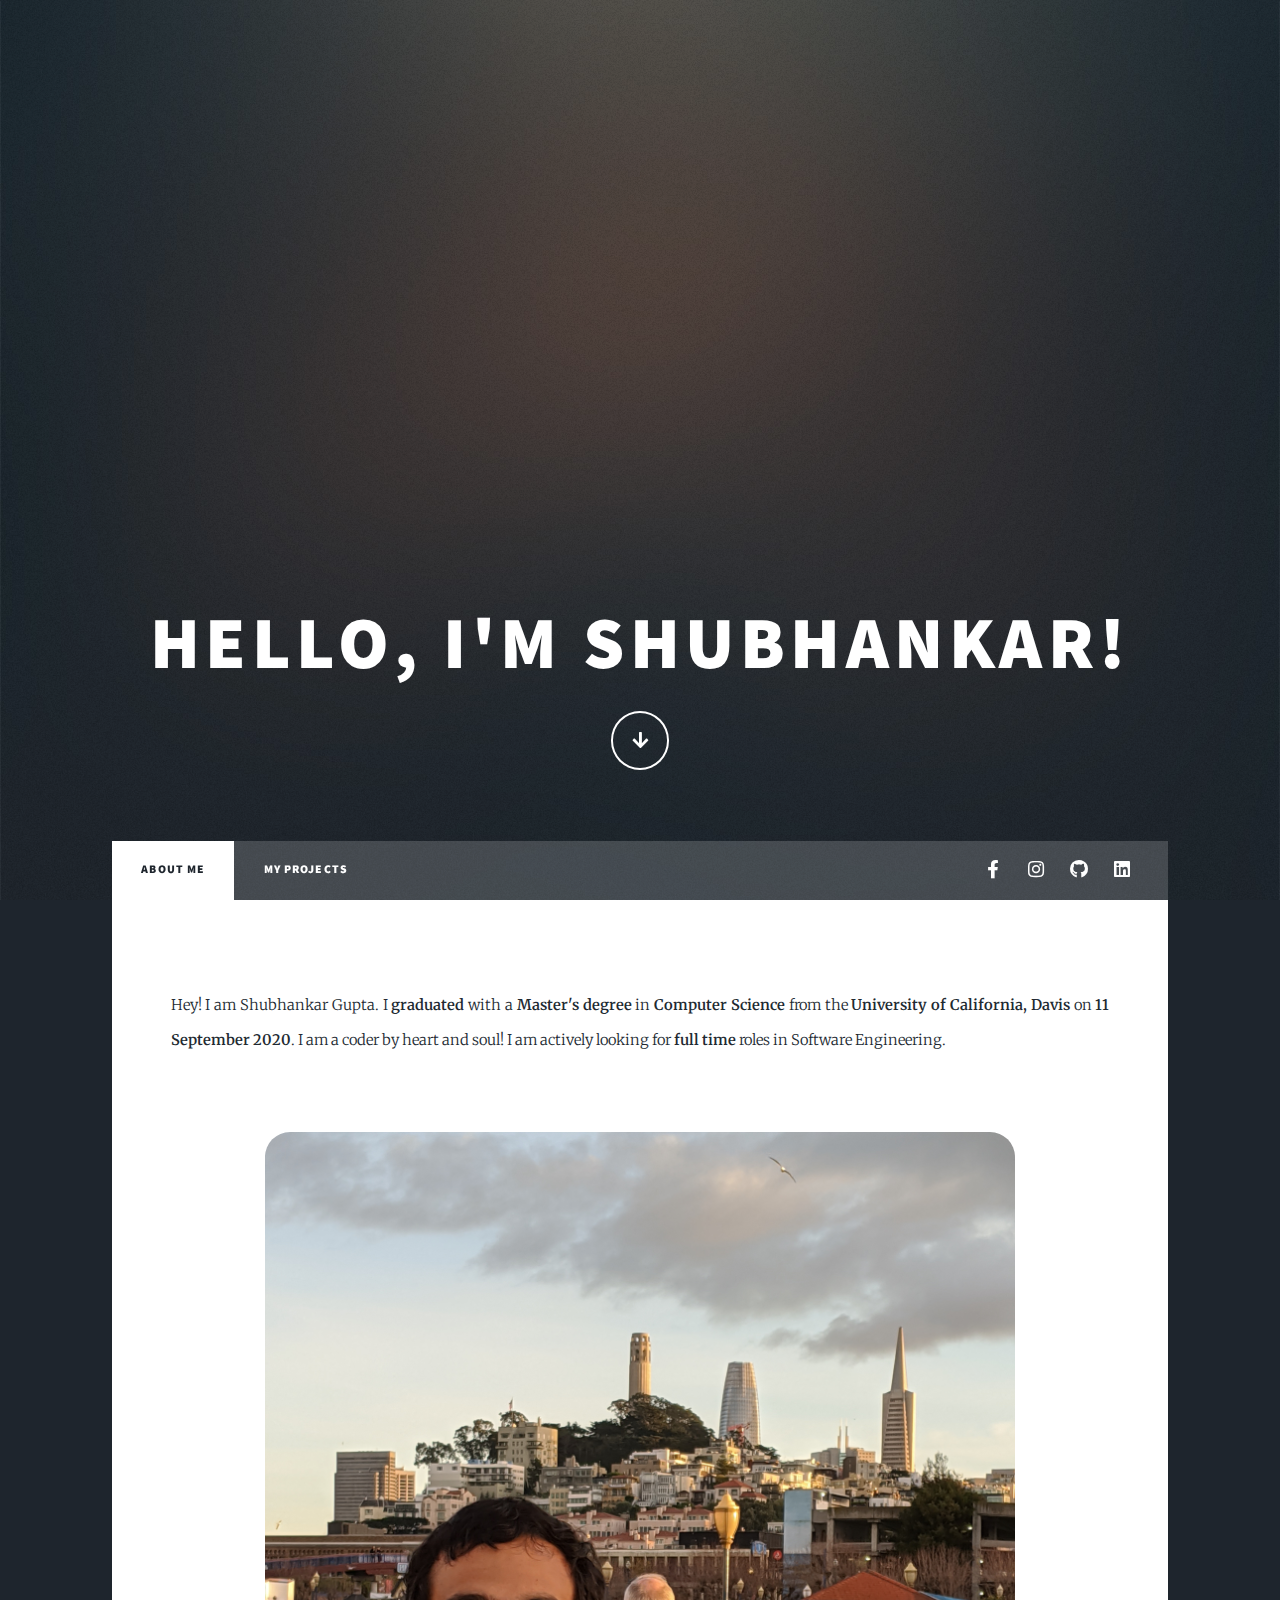
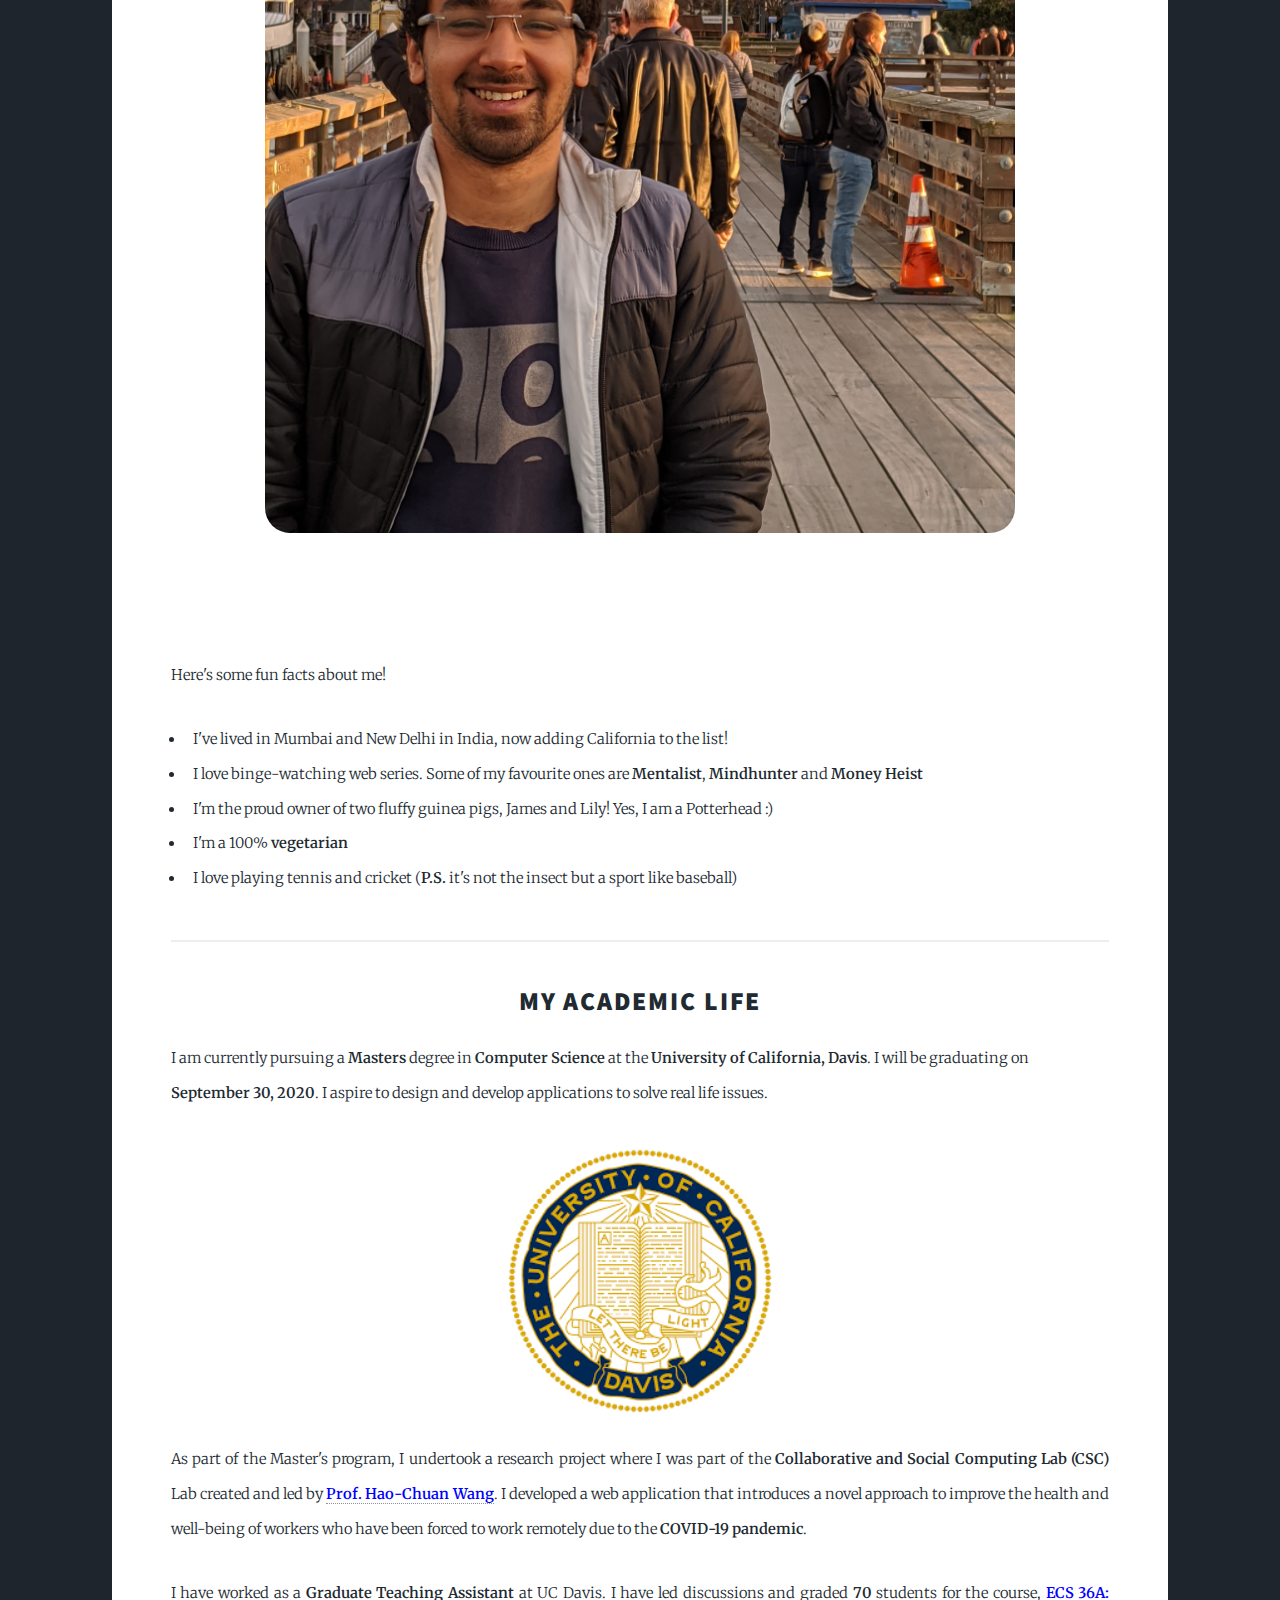
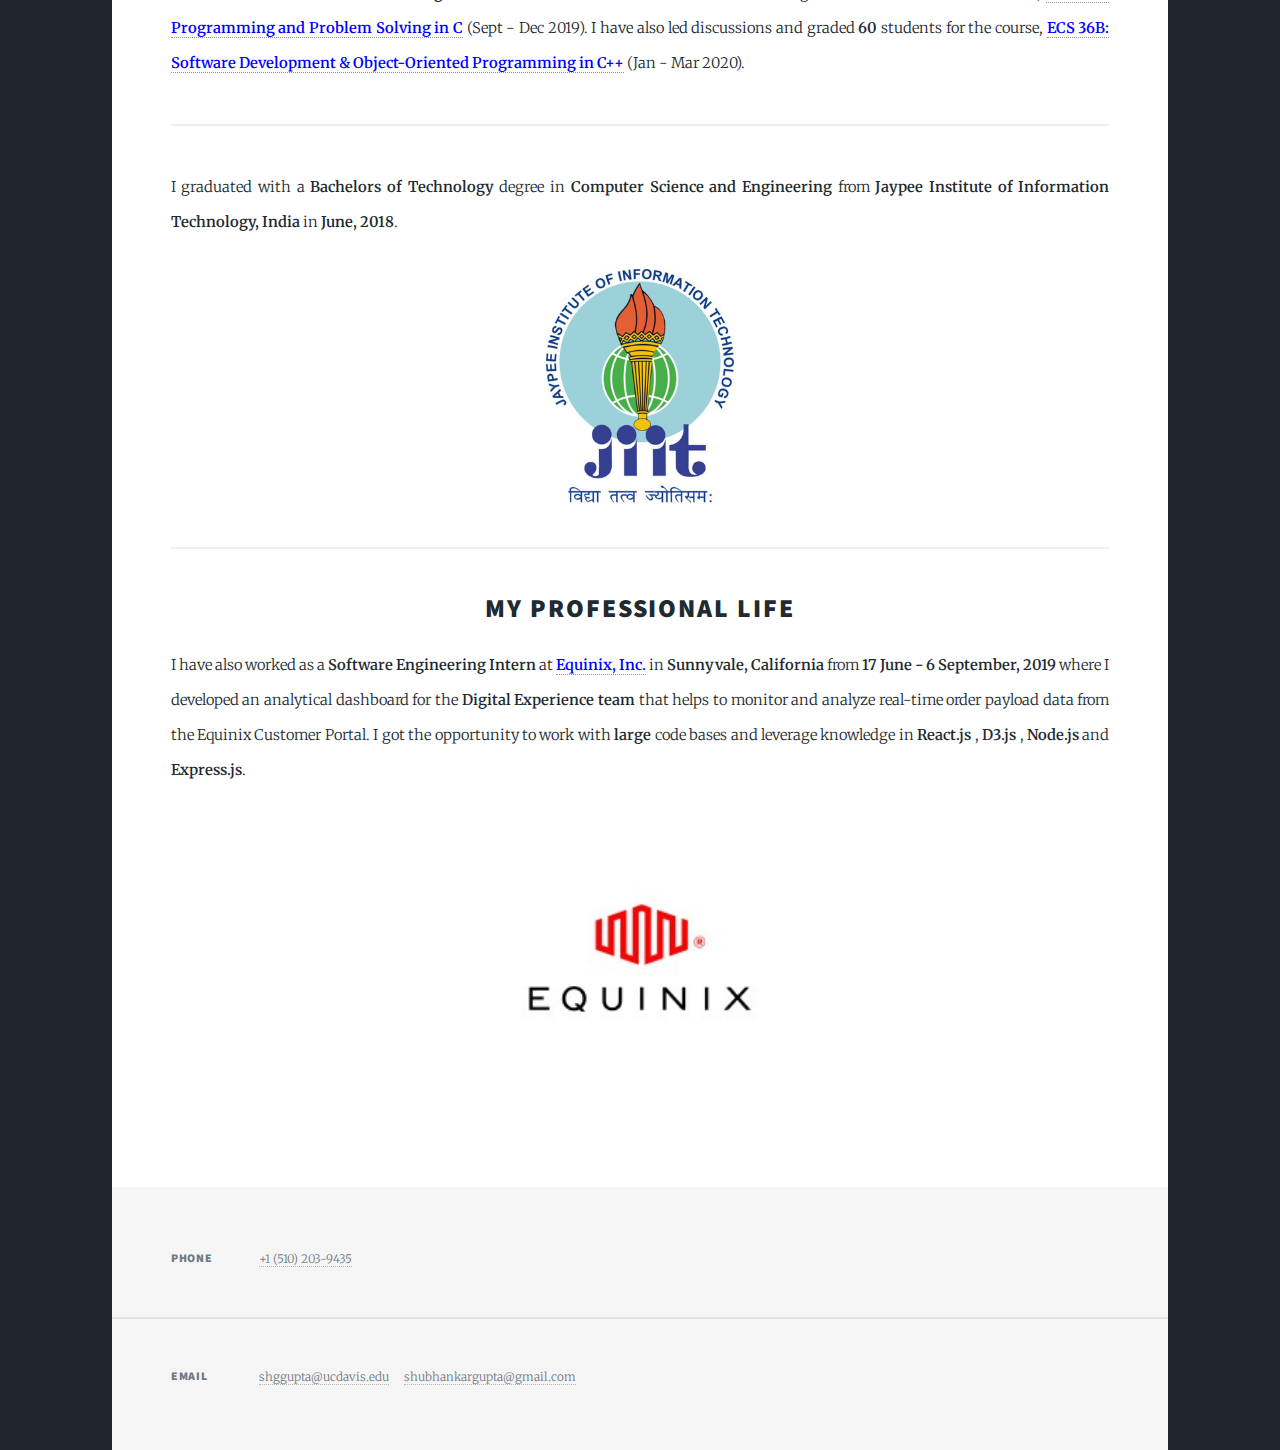
==== commit 0d64ac2a: "Updated my education status" ====
--- a/index.html
+++ b/index.html
@@ -104,10 +104,9 @@
             </p>
 		  </header>  -->
 		  <p>
-			Hey! I am Shubhankar Gupta, a <b>graduate</b> student in
-            <b>Computer Science</b> at the
-            <b>University of California, Davis</b>. I will be graduating in
-			<b>September, 2020</b>. I am a coder by heart and soul! I am actively looking for <b>full time</b> roles in Software Engineering.
+			  Hey! I am Shubhankar Gupta. I <b>graduated</b> with a <b>Master's degree</b>
+            in <b>Computer Science</b> from the
+			  <b>University of California, Davis</b> on <b>11 September 2020</b>. I am a coder by heart and soul! I am actively looking for <b>full time</b> roles in Software Engineering.
 			</p>
 			<br>
           <div><img src="images/dp.jpg" alt="" width="80%" height="60%" class="img-container"/></div>
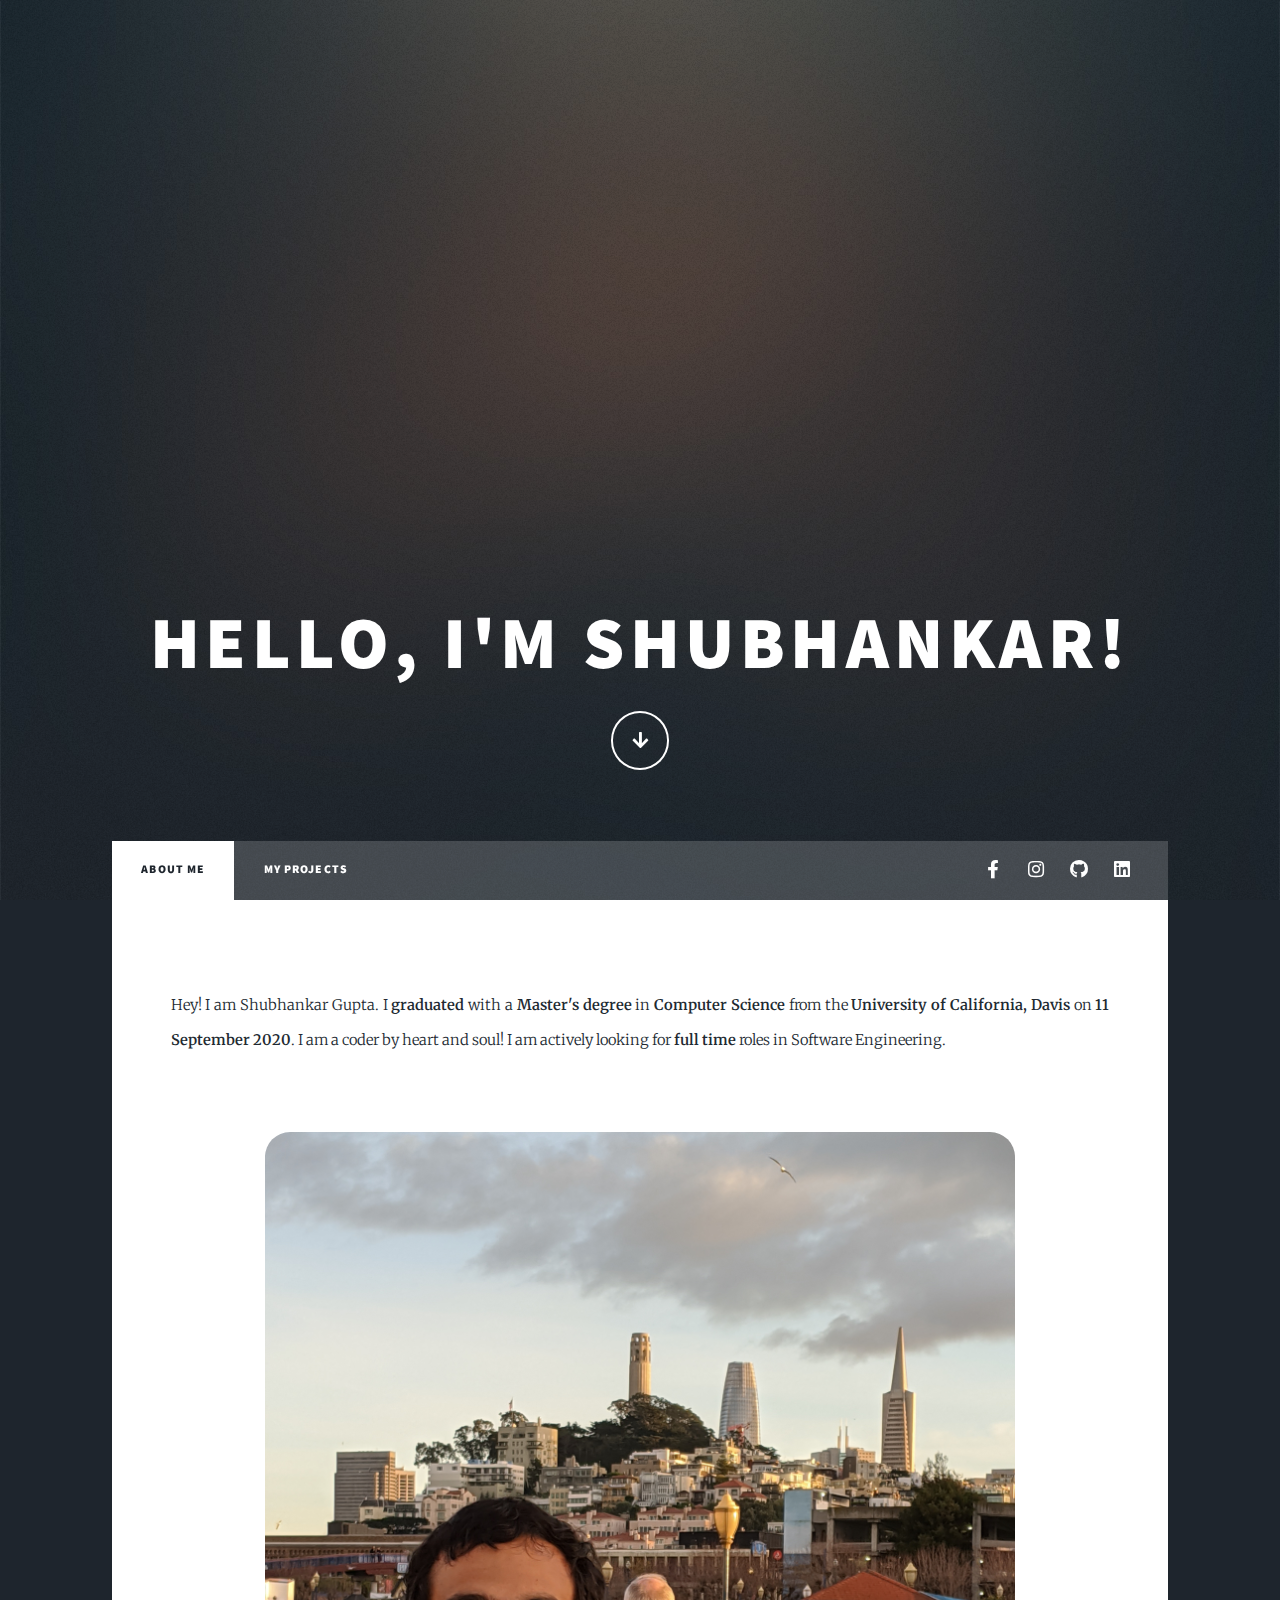
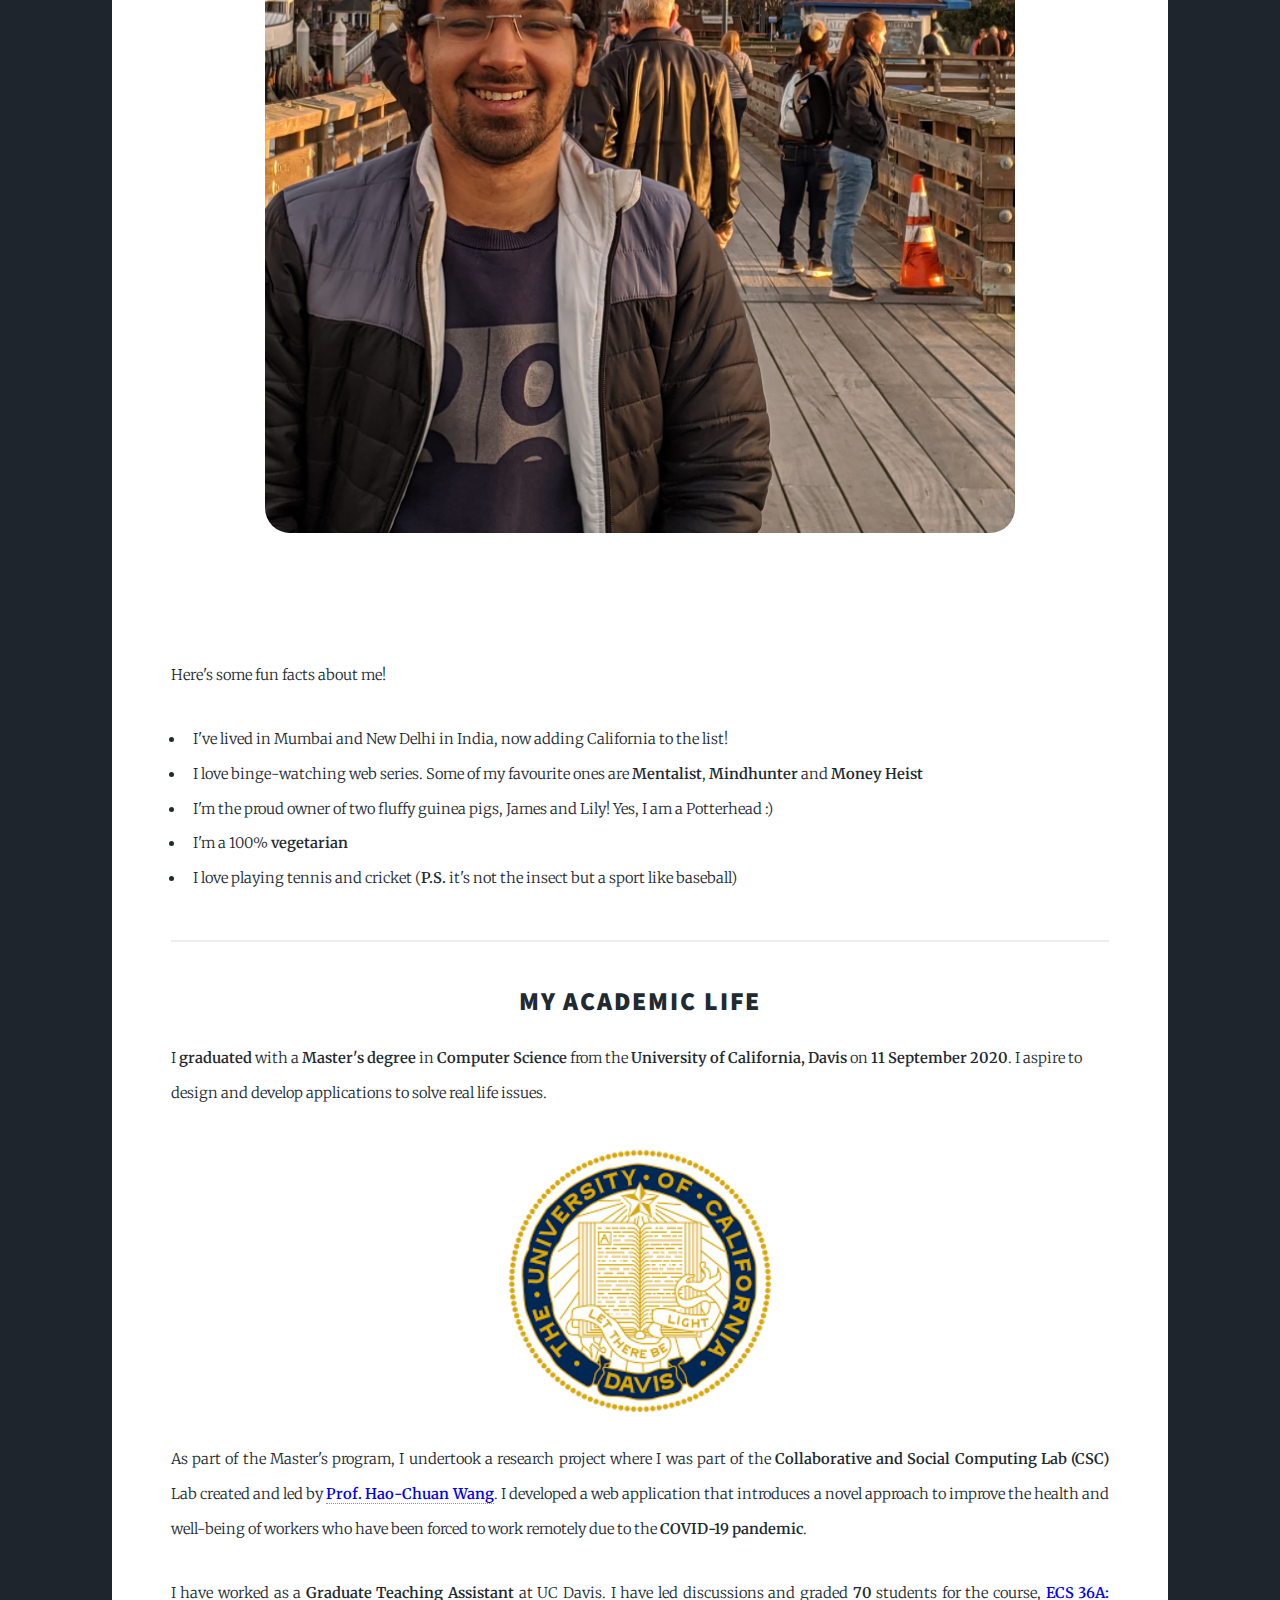
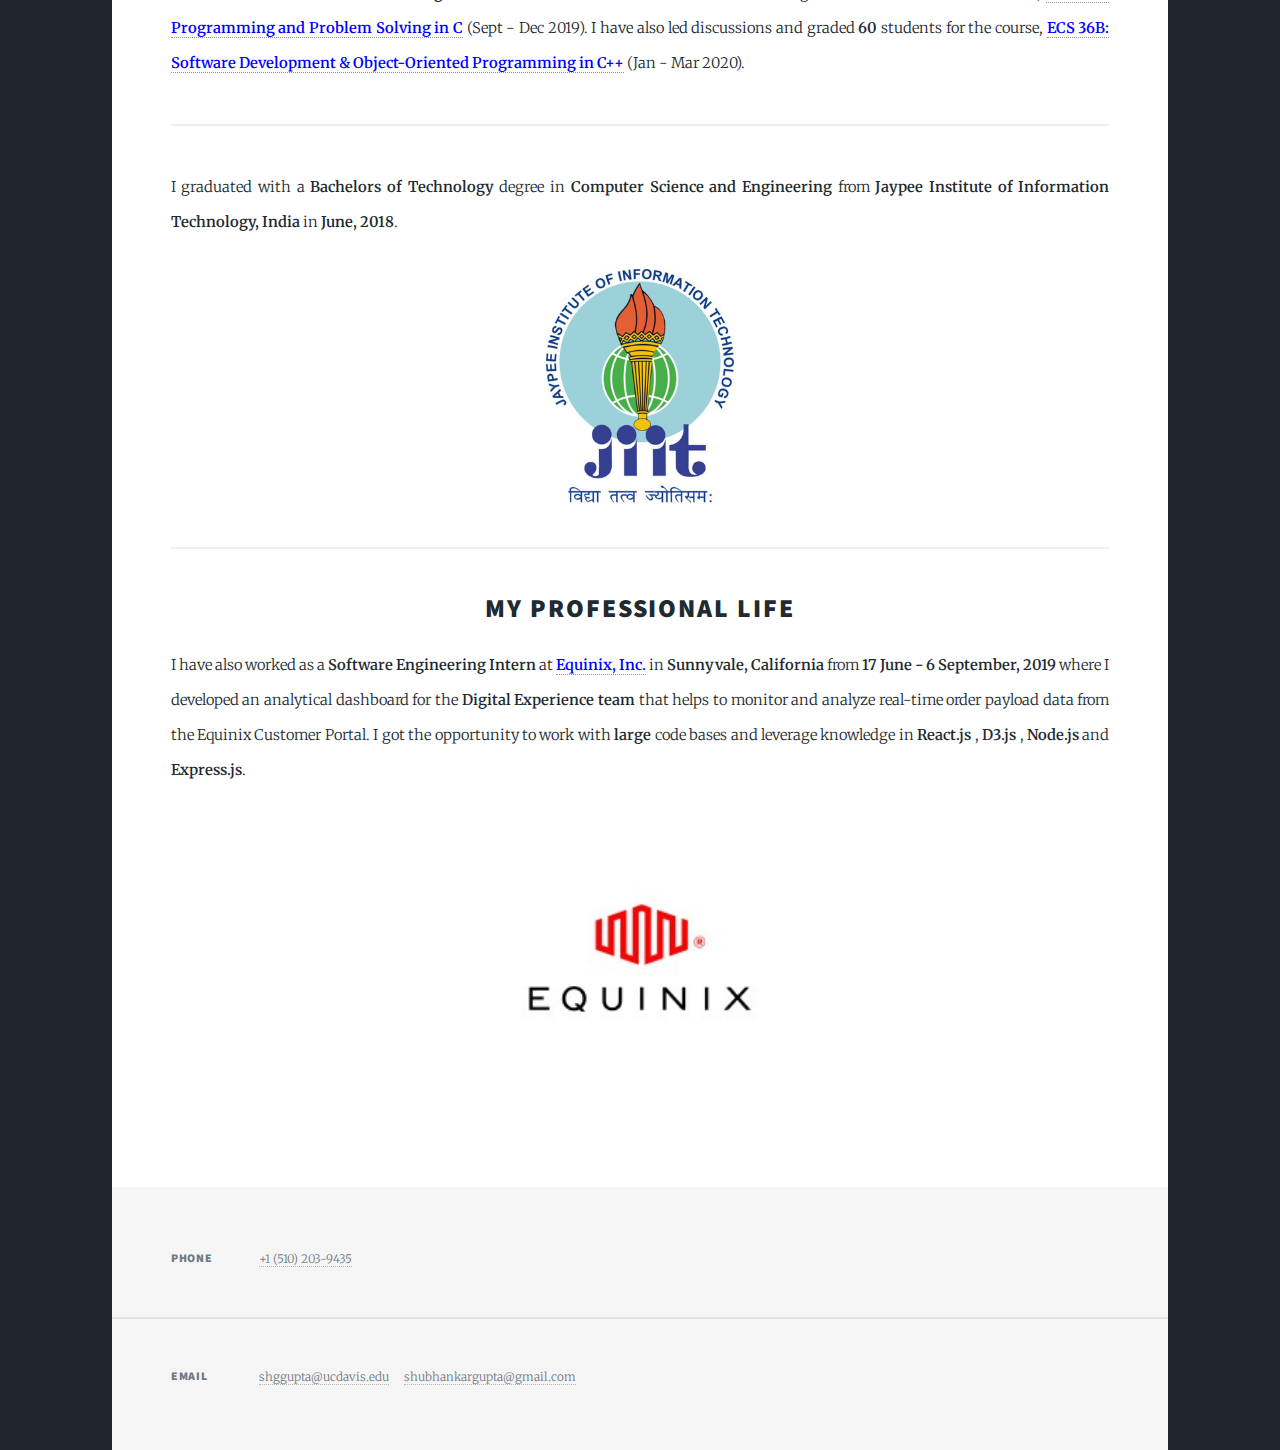
==== commit 636b0a3d: "Updated Academic Life Section" ====
--- a/index.html
+++ b/index.html
@@ -126,10 +126,9 @@
 		  <hr>
 		  <p>
 			<h2 class="a"> My Academic Life </h2>
-            I am currently pursuing a <b>Masters</b> degree in
-            <b>Computer Science</b> at the
-            <b>University of California, Davis</b>. I will be graduating on
-            <b>September 30, 2020</b>. I aspire to design and develop
+	      I <b>graduated</b> with a <b>Master's degree</b> in
+            <b>Computer Science</b> from the
+	      <b>University of California, Davis</b> on <b>11 September 2020</b>. I aspire to design and develop
             applications to solve real life issues.
 		  </p>
 		  <div><a href="https://www.ucdavis.edu/majors/computer-science/"><img src="images/davis.png"  alt="" width="30%" height="30%" class="img-container"/></a></div>
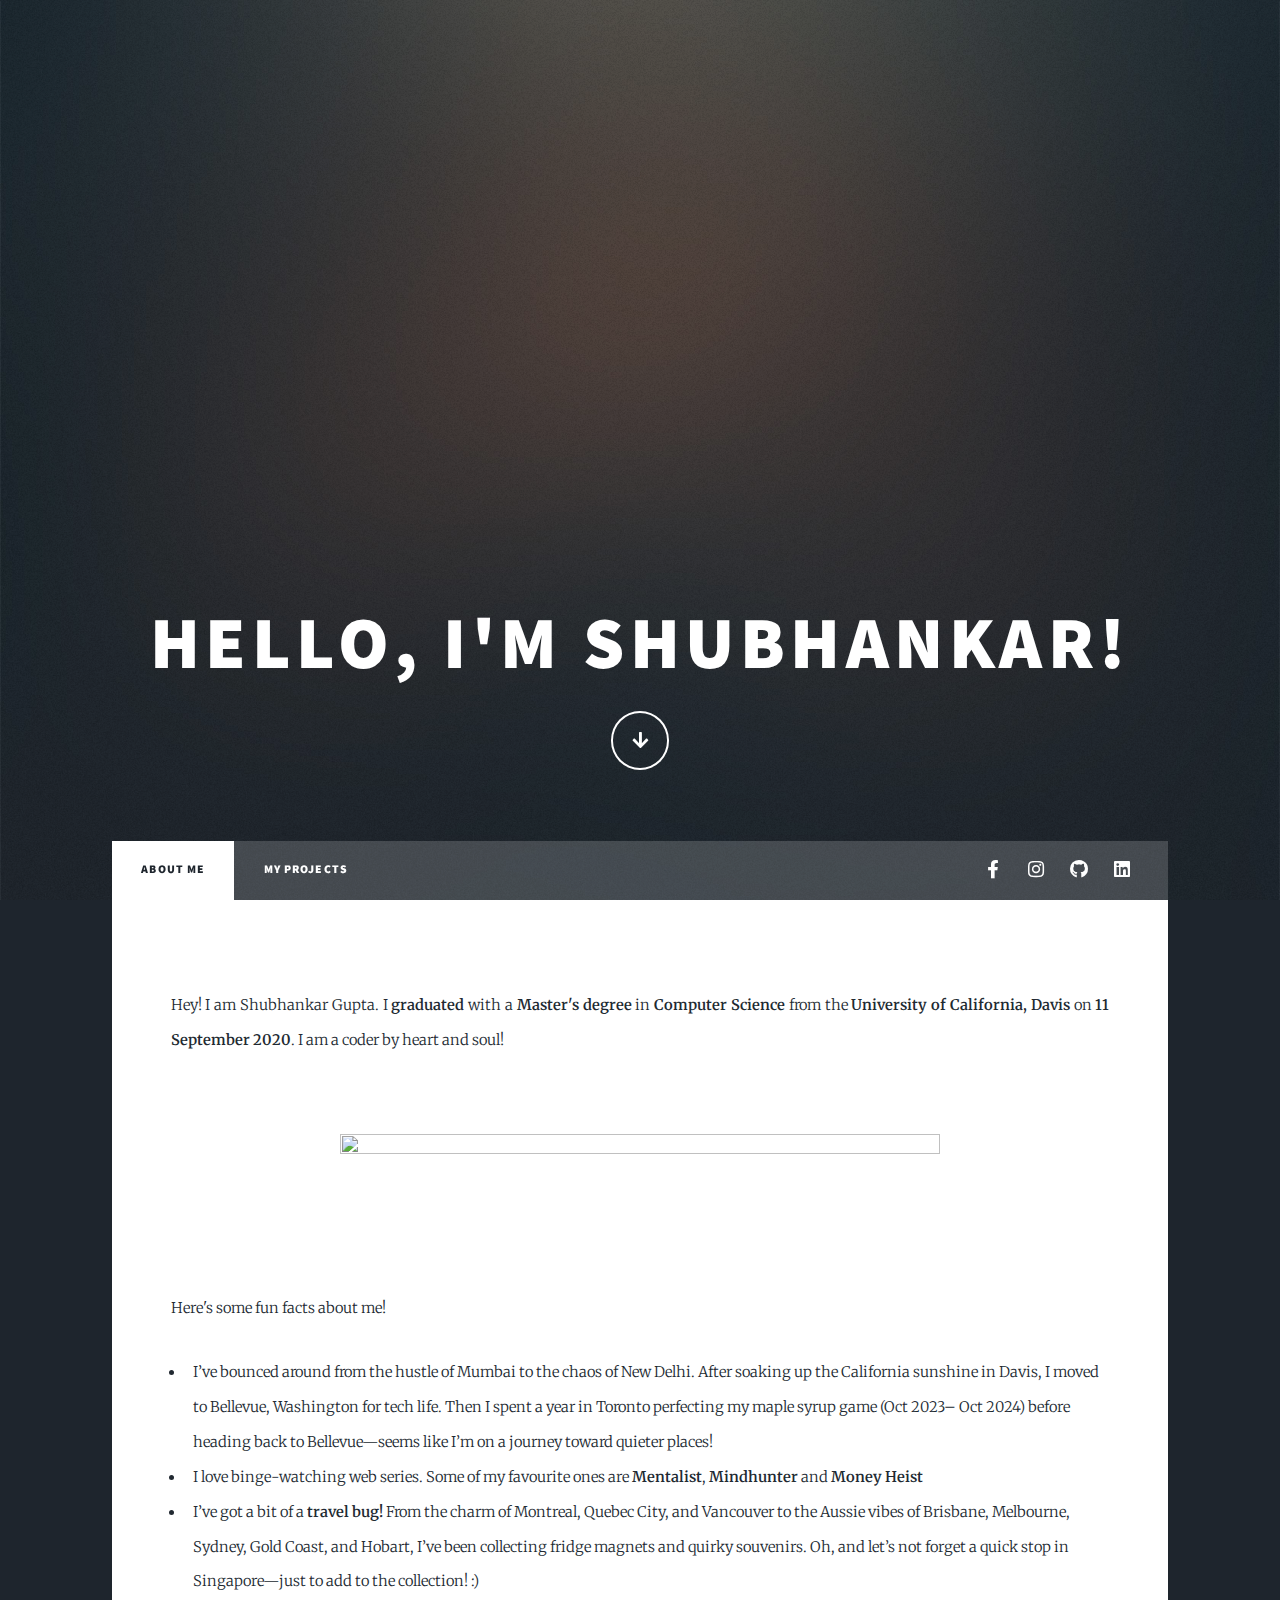
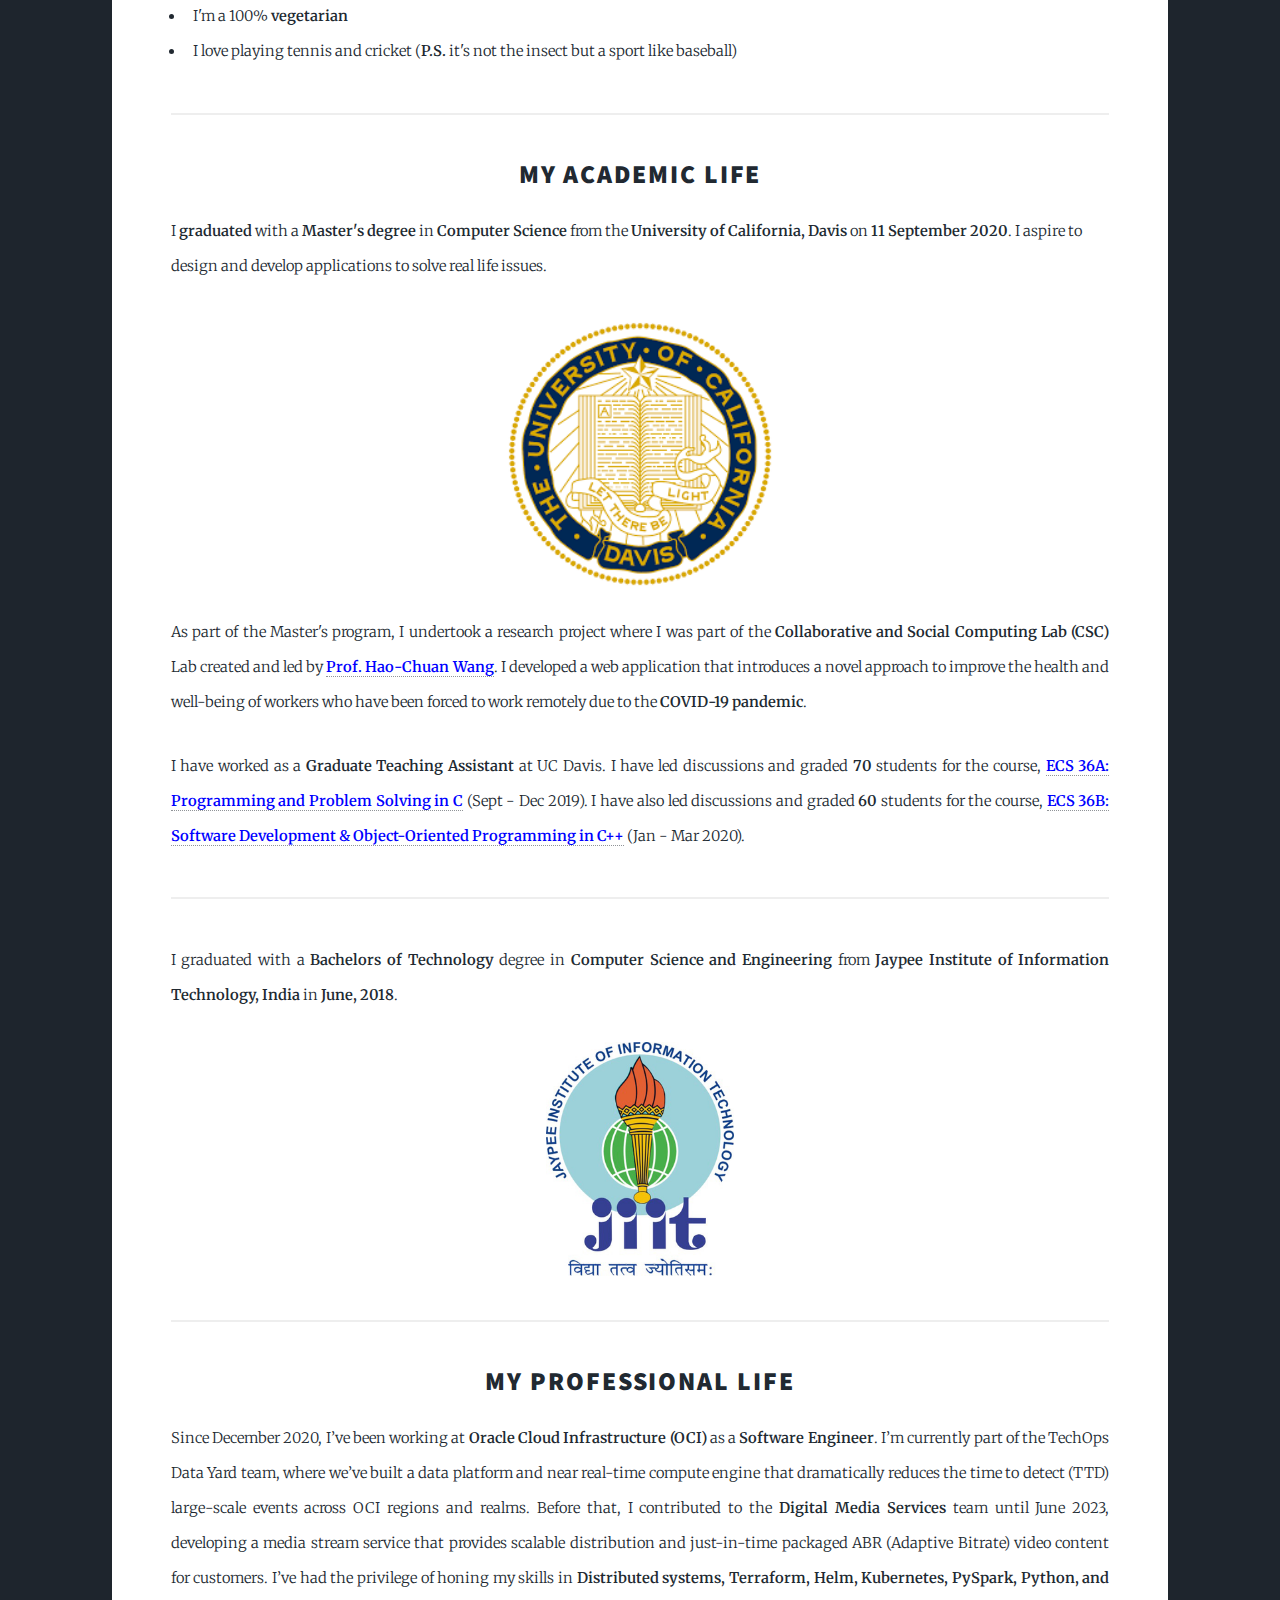
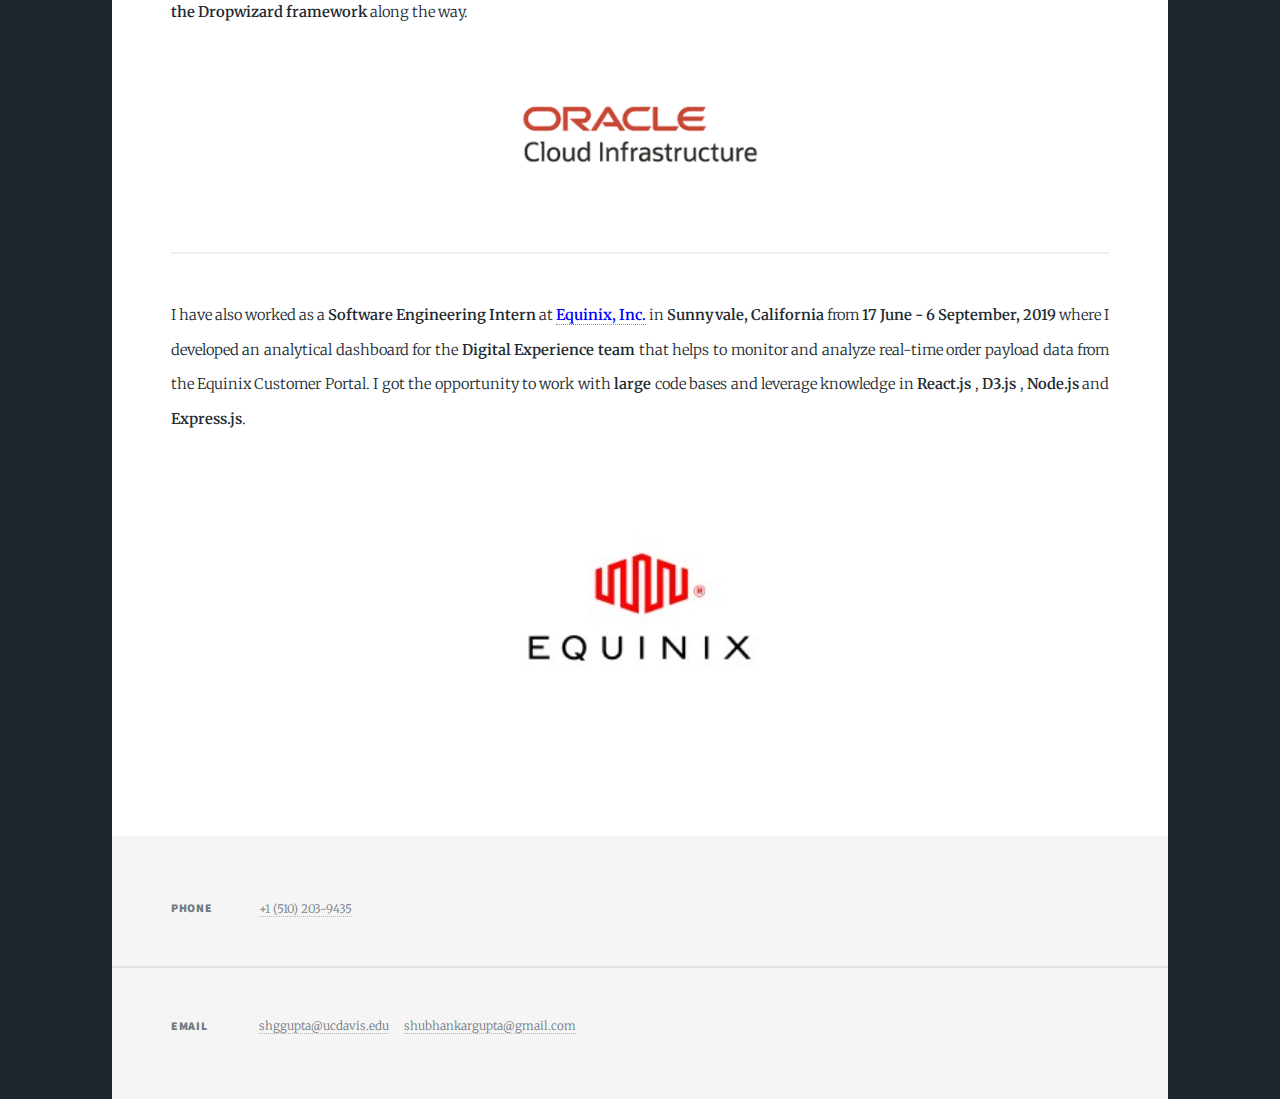
==== commit 7e5c1a8f: "Updating portfolio to incldue my current professional details" ====
--- a/index.html
+++ b/index.html
@@ -106,26 +106,26 @@
 		  <p>
 			  Hey! I am Shubhankar Gupta. I <b>graduated</b> with a <b>Master's degree</b>
             in <b>Computer Science</b> from the
-			  <b>University of California, Davis</b> on <b>11 September 2020</b>. I am a coder by heart and soul! I am actively looking for <b>full time</b> roles in Software Engineering.
+			  <b>University of California, Davis</b> on <b>11 September 2020</b>. I am a coder by heart and soul!
 			</p>
 			<br>
-          <div><img src="images/dp.jpg" alt="" width="80%" height="60%" class="img-container"/></div>
+          <div><img src="images/australia.jpeg" alt="" width="80%" height="60%" class="img-container"/></div>
 		 <br>
 		 <p>
 			<br>
 			<br>
 			Here's some fun facts about me!
 			<ul>
-				<li>I've lived in Mumbai and New Delhi in India, now adding California to the list!</li>
+				<li>I’ve bounced around from the hustle of Mumbai to the chaos of New Delhi. After soaking up the California sunshine in Davis, I moved to Bellevue, Washington for tech life. Then I spent a year in Toronto perfecting my maple syrup game (Oct 2023– Oct 2024) before heading back to Bellevue—seems like I’m on a journey toward quieter places! </li>
 				<li>I love binge-watching web series. Some of my favourite ones are <b>Mentalist</b>, <b>Mindhunter</b> and <b>Money Heist</b></li>
-				<li>I'm the proud owner of two fluffy guinea pigs, James and Lily! Yes, I am a Potterhead :)</li>
+				<li>I’ve got a bit of a <b>travel bug!</b> From the charm of Montreal, Quebec City, and Vancouver to the Aussie vibes of Brisbane, Melbourne, Sydney, Gold Coast, and Hobart, I’ve been collecting fridge magnets and quirky souvenirs. Oh, and let’s not forget a quick stop in Singapore—just to add to the collection! :)</li>
 				<li>I'm a 100% <b>vegetarian</b> </li>
 				<li>I love playing tennis and cricket (<b>P.S.</b> it's not the insect but a sport like baseball) </li>
 			  </ul>  
 		  </p>
 		  <hr>
 		  <p>
-			<h2 class="a"> My Academic Life </h2>
+			<h2 class="a">My Academic Life</h2>
 	      I <b>graduated</b> with a <b>Master's degree</b> in
             <b>Computer Science</b> from the
 	      <b>University of California, Davis</b> on <b>11 September 2020</b>. I aspire to design and develop
@@ -162,6 +162,14 @@
 		  <div><a href="http://www.jiit.ac.in/"><img src="images/jaypee.png"  alt="" width="20%" height="20%" class="img-container"/></a></div>
 		   <hr>
 		   <h2 class="a"> My Professional Life </h2>
+          <p>
+              Since December 2020, I’ve been working at <b>Oracle Cloud Infrastructure (OCI)</b> as a <b>Software Engineer</b>. I’m currently part of the TechOps Data Yard team, where we’ve built a data platform and near real-time compute engine that dramatically reduces the time to detect (TTD) large-scale events across OCI regions and realms. Before that, I contributed to the <b>Digital Media Services</b> team until June 2023, developing a media stream service that provides scalable distribution and just-in-time packaged ABR (Adaptive Bitrate) video content for customers.
+
+              I’ve had the privilege of honing my skills in <b>Distributed systems, Terraform, Helm, Kubernetes, PySpark, Python, and the Dropwizard framework</b> along the way.
+            <div><a href="https://www.oracle.com/cloud/"><img src="images/oracle.jpeg"  alt="" width="30%" height="30%" class="img-container"/></a></div>
+
+            </p>
+          <hr>
           <p>
             I have also worked as a <b>Software Engineering Intern</b> at
             <b><a href="https://www.equinix.com/" style="color:blue">Equinix, Inc.</a></b> in
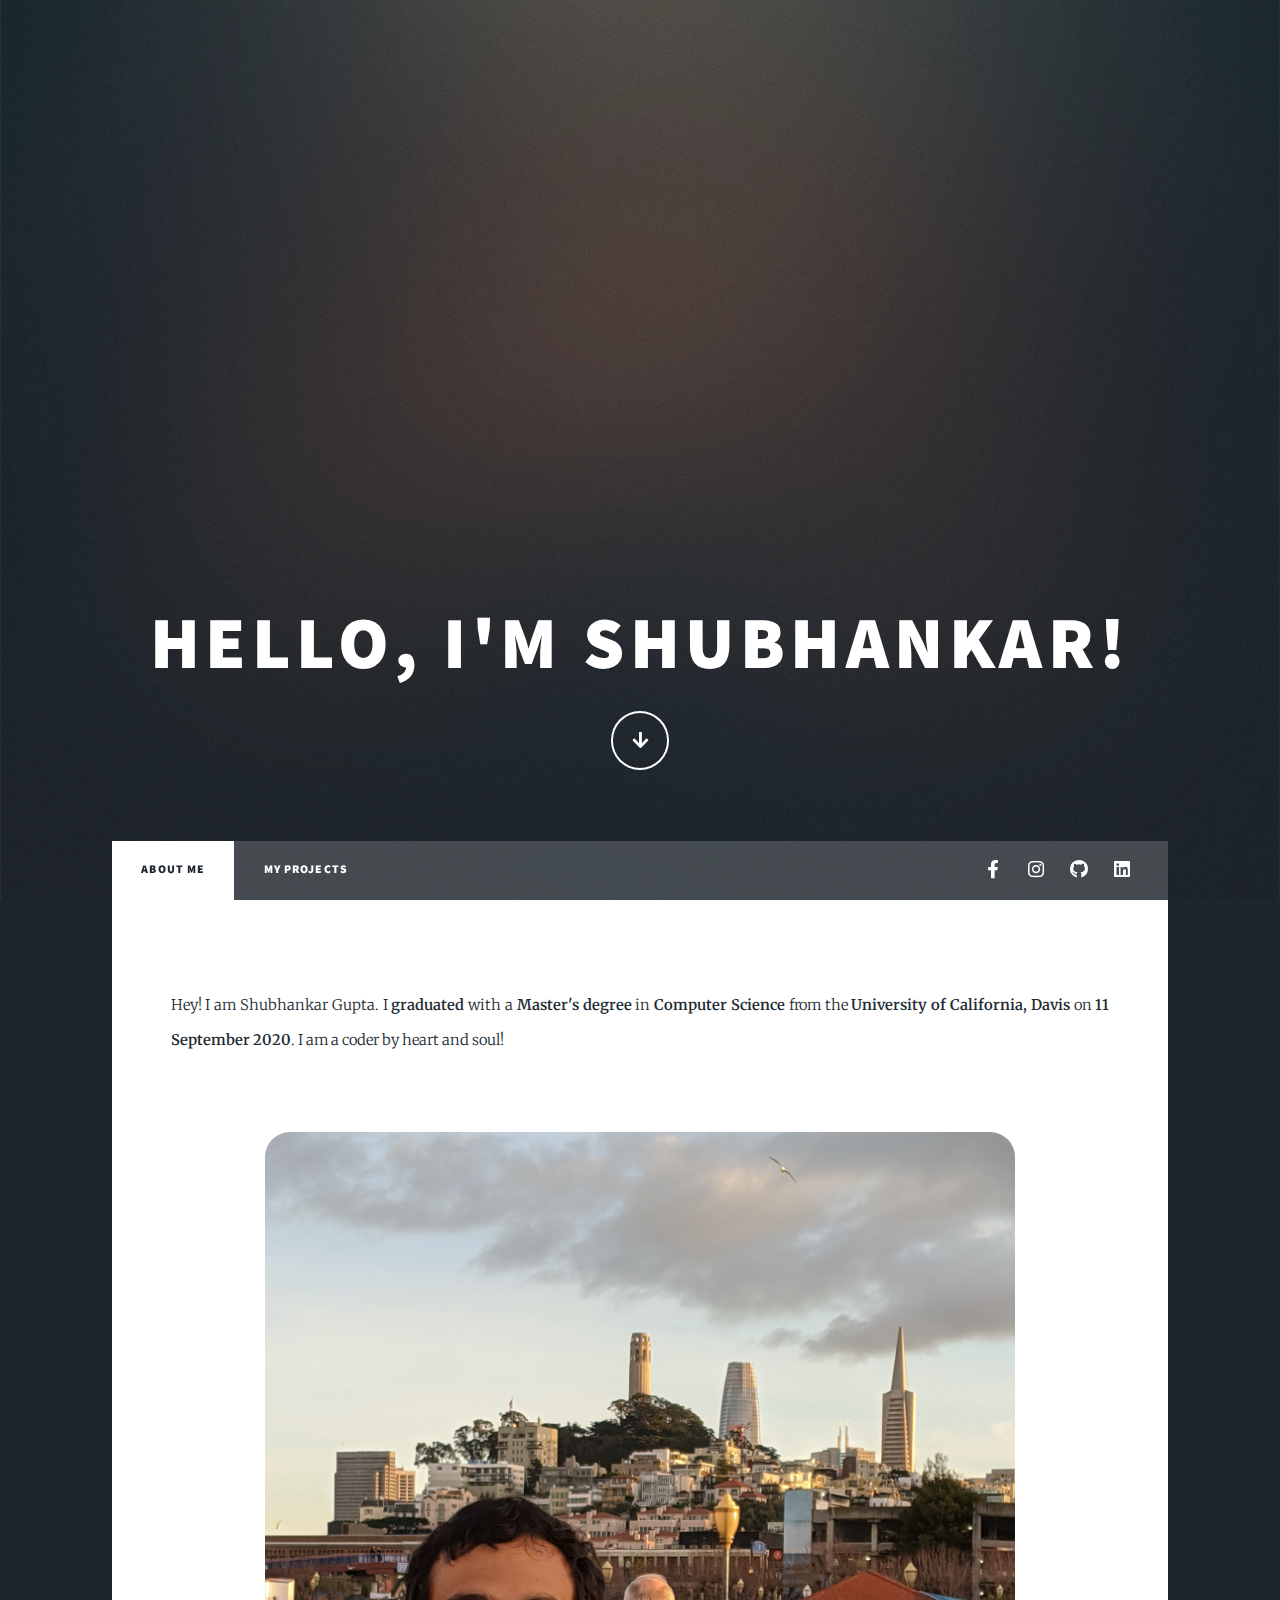
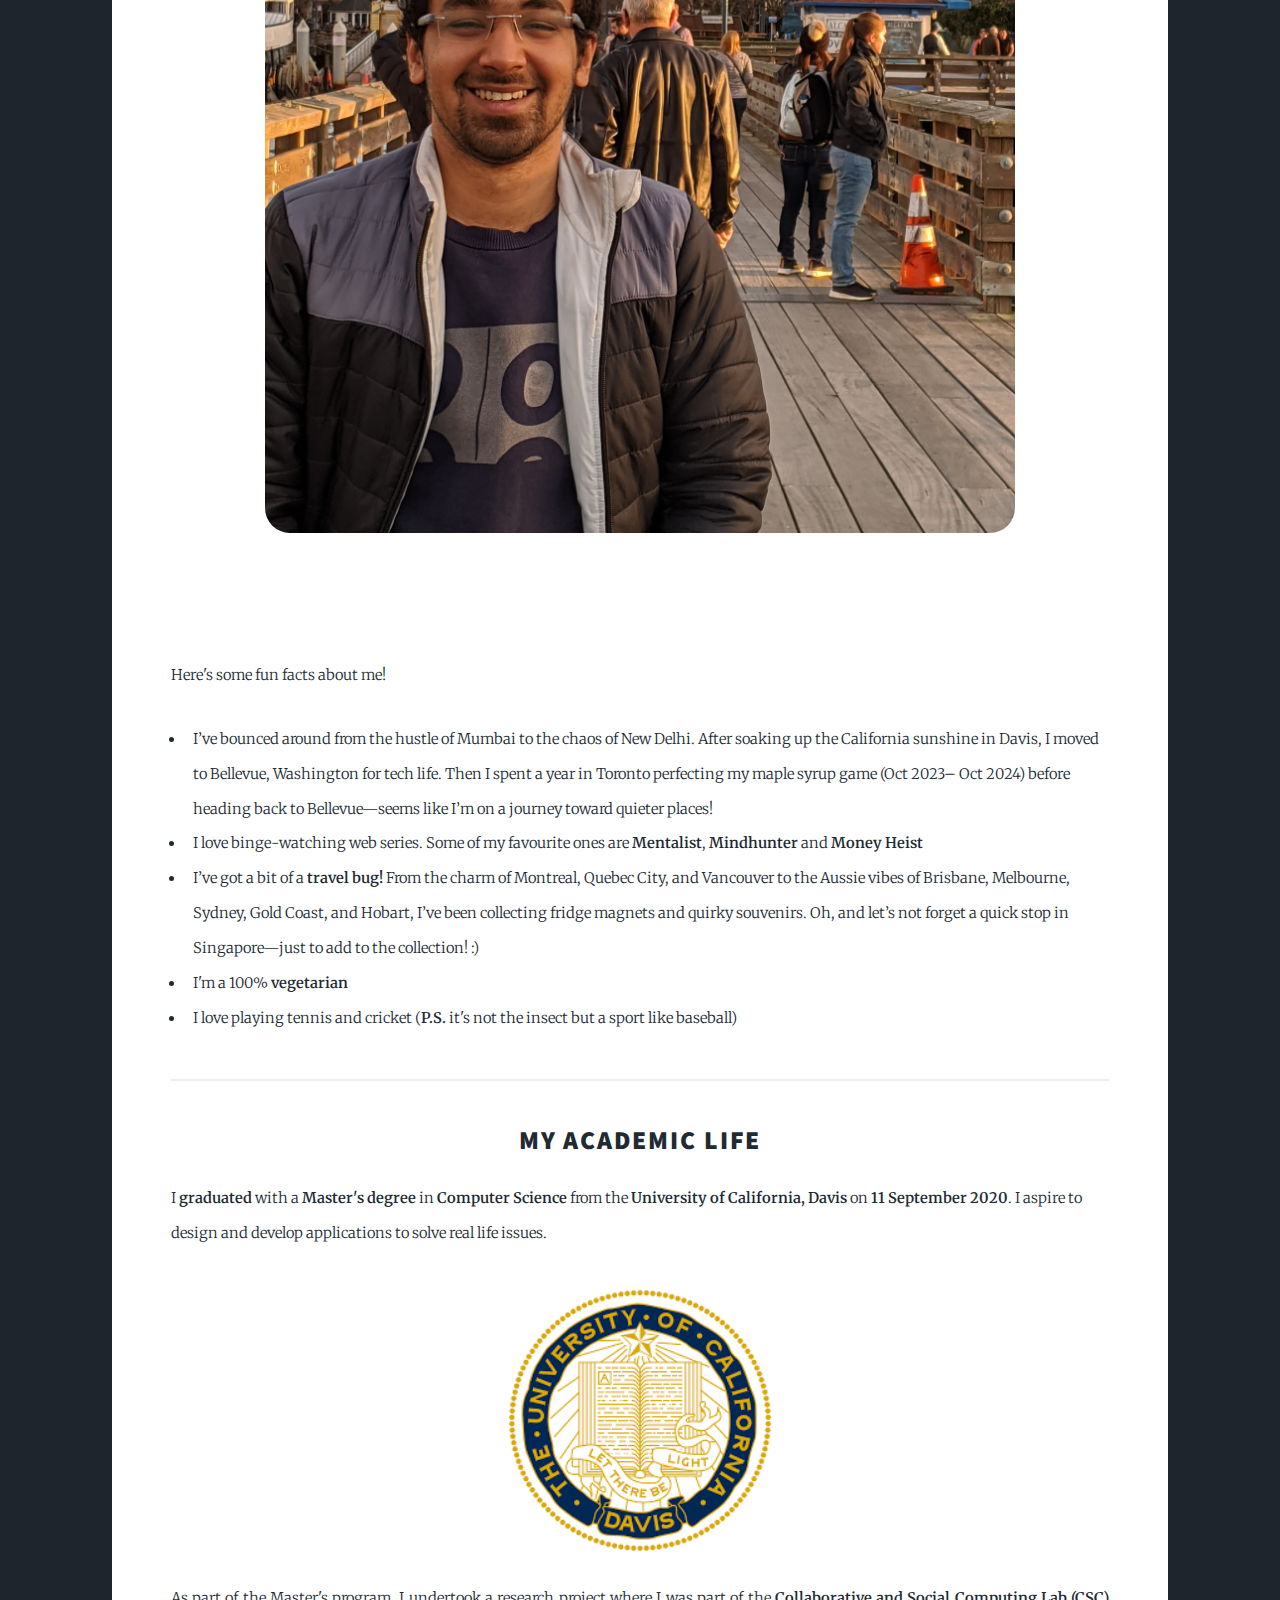
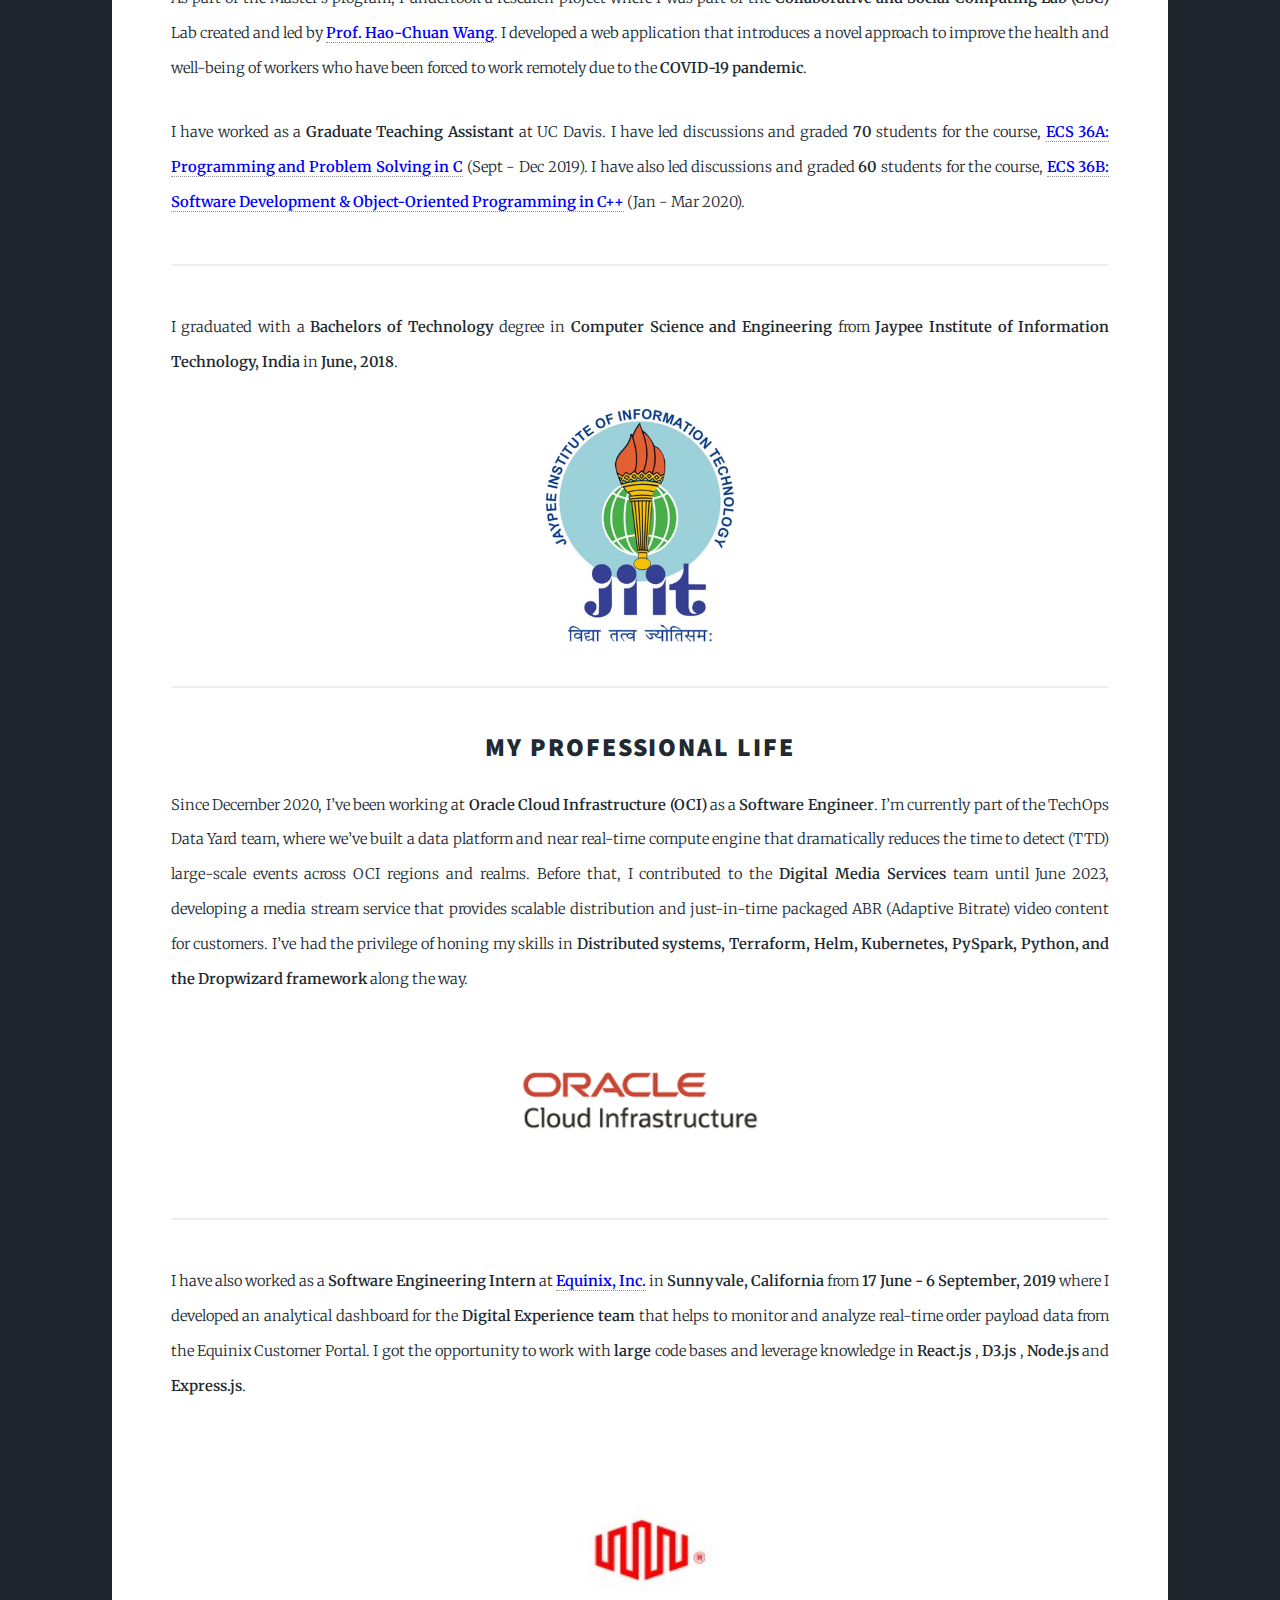
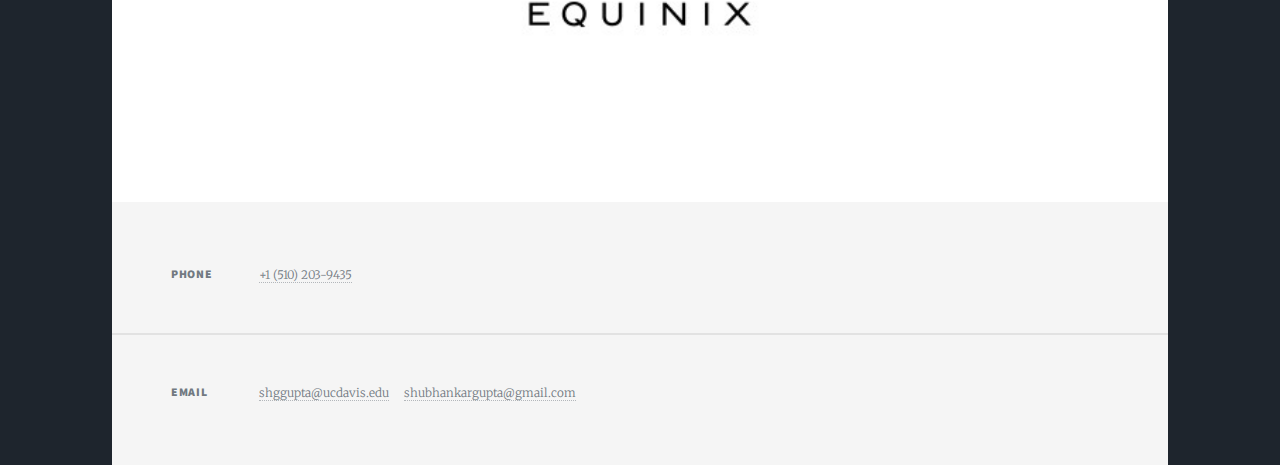
==== commit 4d7f78c4: "Updating changes" ====
--- a/index.html
+++ b/index.html
@@ -109,7 +109,7 @@
 			  <b>University of California, Davis</b> on <b>11 September 2020</b>. I am a coder by heart and soul!
 			</p>
 			<br>
-          <div><img src="images/australia.jpeg" alt="" width="80%" height="60%" class="img-container"/></div>
+          <div><img src="images/dp.jpg" alt="" width="80%" height="60%" class="img-container"/></div>
 		 <br>
 		 <p>
 			<br>
